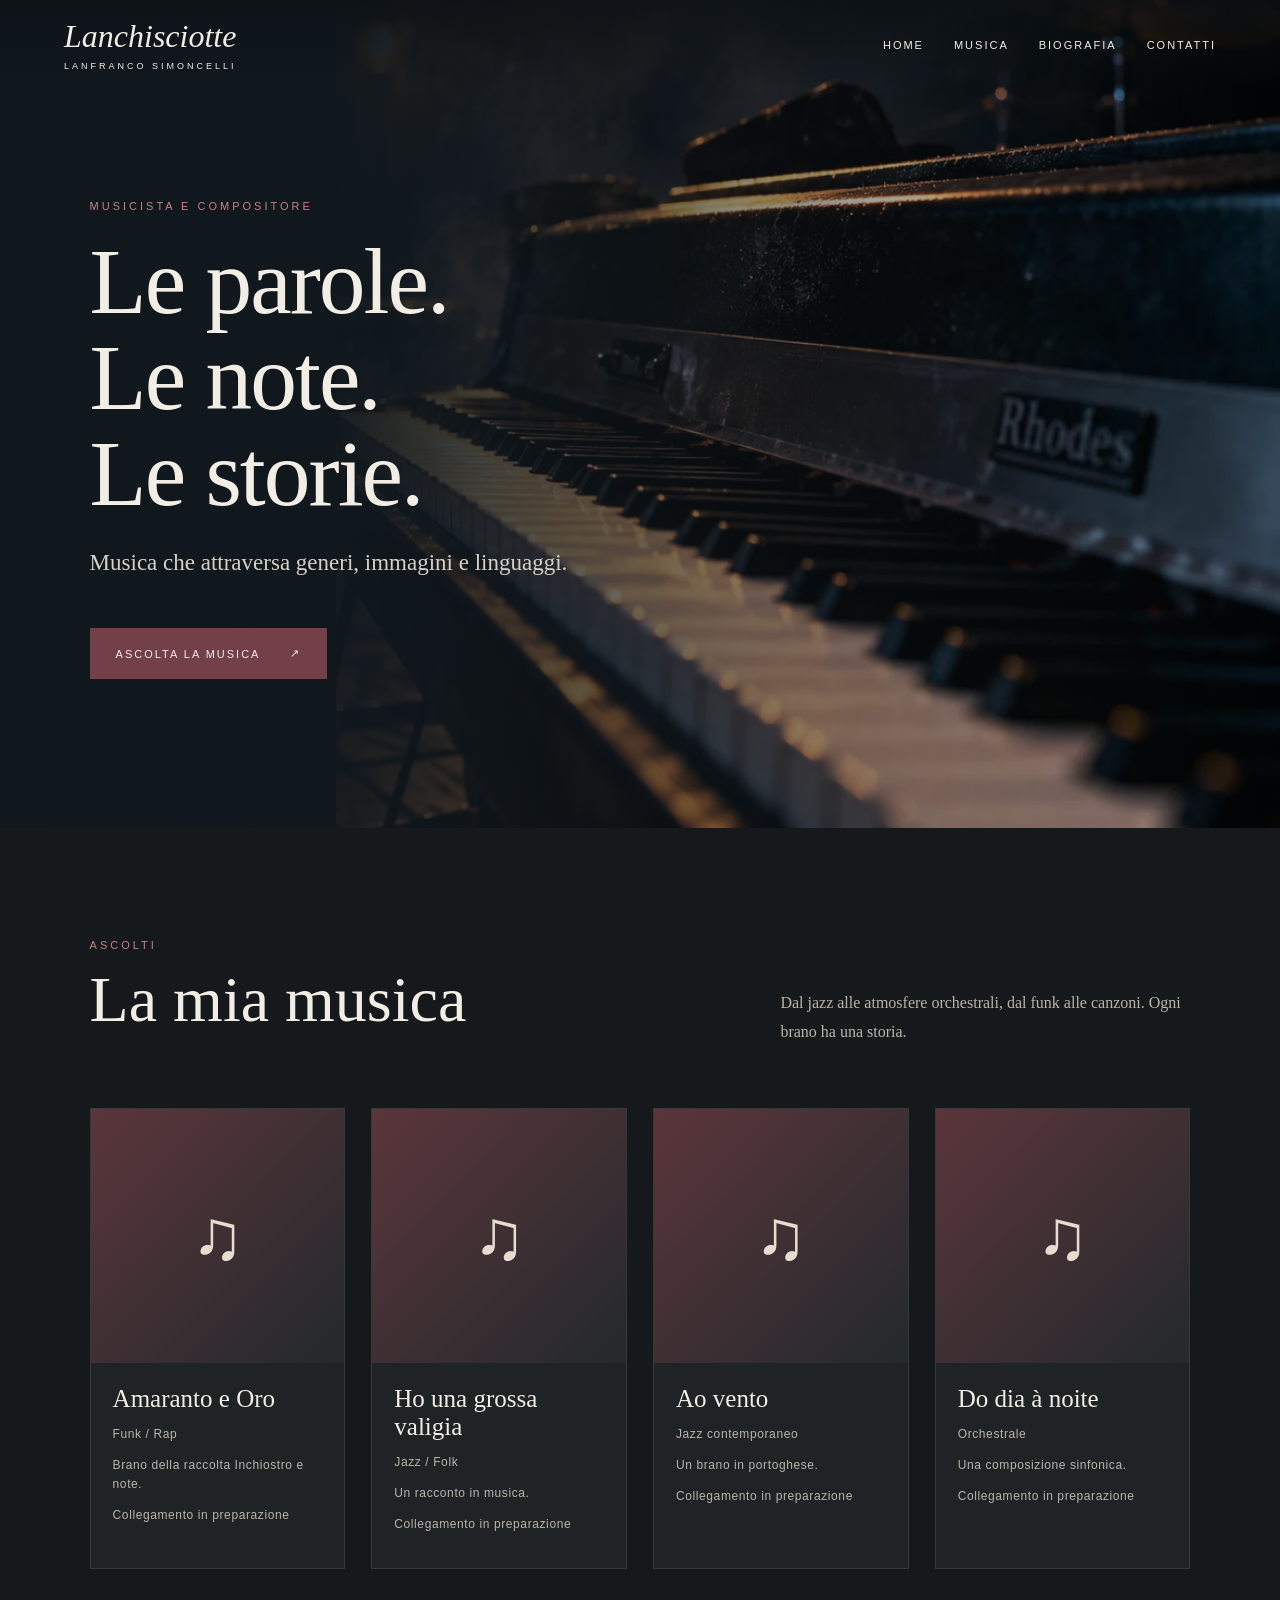
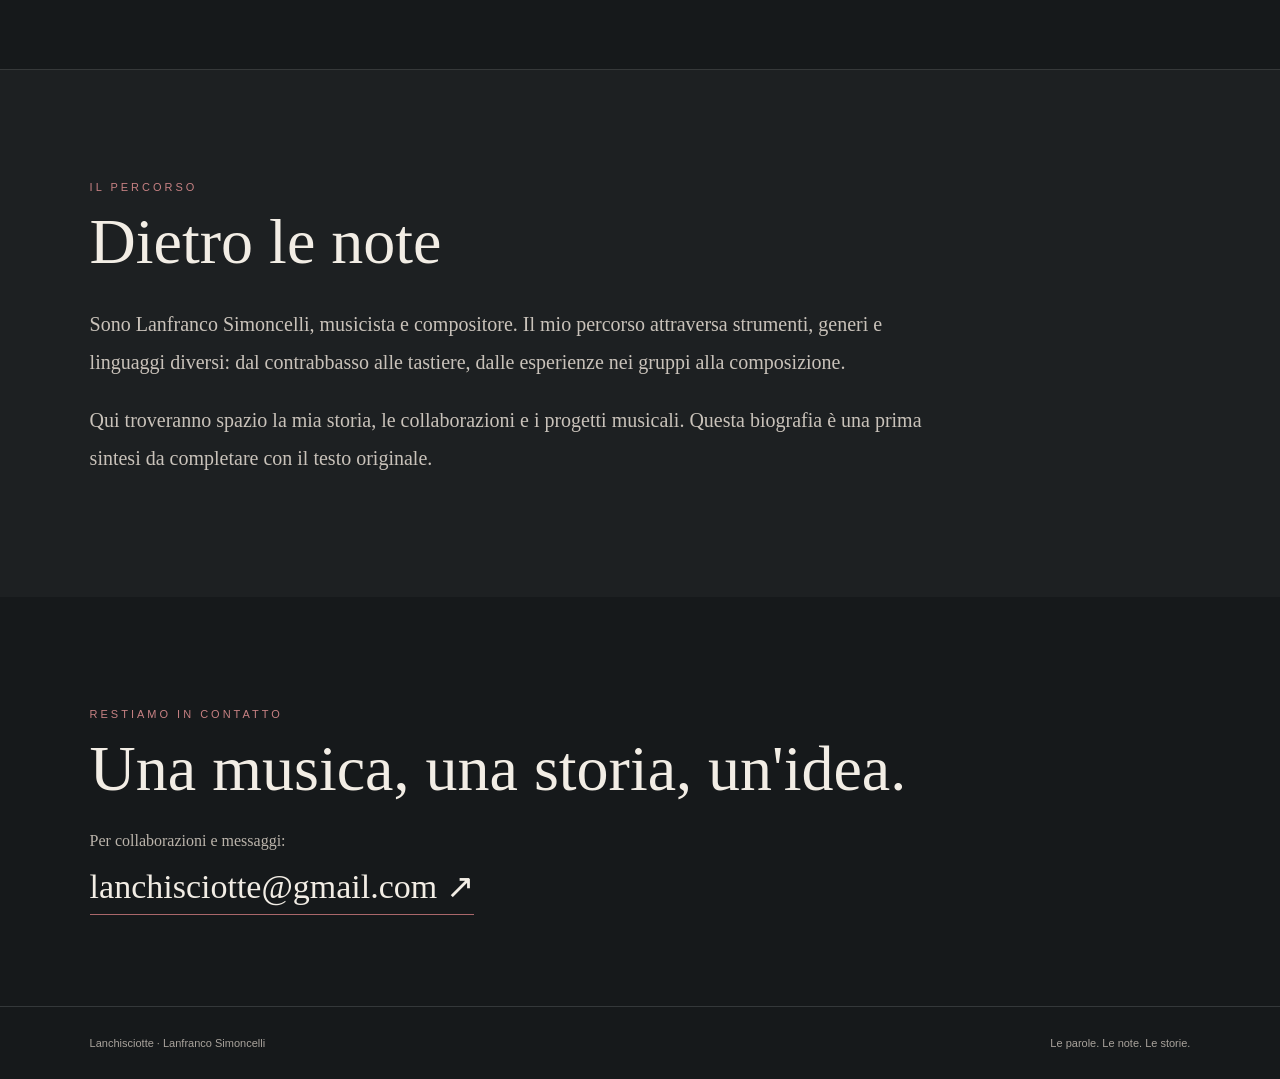
==== index.html @ f952e144 "Add files via upload" ====
<!doctype html><html lang="it"><head><meta charset="utf-8"><meta name="viewport" content="width=device-width, initial-scale=1"><meta name="description" content="Lanchisciotte — Lanfranco Simoncelli, musicista e compositore. Musica, parole e storie."><title>Lanchisciotte | Lanfranco Simoncelli</title><link rel="stylesheet" href="style.css"></head><body><header class="topbar"><a class="brand" href="#home">Lanchisciotte<small>LANFRANCO SIMONCELLI</small></a><nav aria-label="Navigazione principale"><a href="#home">Home</a><a href="#musica">Musica</a><a href="#biografia">Biografia</a><a href="#contatti">Contatti</a></nav></header><main><section class="hero" id="home"><div class="hero-content"><p class="eyebrow">MUSICISTA E COMPOSITORE</p><h1>Le parole.<br>Le note.<br>Le storie.</h1><p>Musica che attraversa generi, immagini e linguaggi.</p><a class="cta" href="#musica">Ascolta la musica <span aria-hidden="true">↗</span></a></div></section><section class="section" id="musica"><div class="section-head"><div><p class="eyebrow">ASCOLTI</p><h2>La mia musica</h2></div><p>Dal jazz alle atmosfere orchestrali, dal funk alle canzoni. Ogni brano ha una storia.</p></div><div class="music-grid" id="music-grid"><p class="muted">Caricamento brani…</p></div></section><section class="section bio" id="biografia"><p class="eyebrow">IL PERCORSO</p><h2>Dietro le note</h2><p>Sono Lanfranco Simoncelli, musicista e compositore. Il mio percorso attraversa strumenti, generi e linguaggi diversi: dal contrabbasso alle tastiere, dalle esperienze nei gruppi alla composizione.</p><p>Qui troveranno spazio la mia storia, le collaborazioni e i progetti musicali. Questa biografia è una prima sintesi da completare con il testo originale.</p></section><section class="section contact" id="contatti"><p class="eyebrow">RESTIAMO IN CONTATTO</p><h2>Una musica, una storia, un'idea.</h2><p>Per collaborazioni e messaggi:</p><a class="mail" href="mailto:lanchisciotte@gmail.com">lanchisciotte@gmail.com ↗</a></section></main><footer><span>Lanchisciotte · Lanfranco Simoncelli</span><span>Le parole. Le note. Le storie.</span></footer><script src="script.js"></script></body></html>
---- style.css ----
:root{--bg:#16191b;--panel:#202325;--cream:#f2ede5;--muted:#bbb4ab;--accent:#aa676b}*{box-sizing:border-box}html{scroll-behavior:smooth}body{margin:0;background:var(--bg);color:var(--cream);font-family:Georgia,'Times New Roman',serif}a{color:inherit;text-decoration:none}.topbar{height:90px;padding:0 max(5vw,22px);display:flex;justify-content:space-between;align-items:center;position:absolute;z-index:5;top:0;left:0;right:0;background:linear-gradient(#0c1115c9,transparent)}.brand{font-style:italic;font-size:32px;line-height:1}.brand small{font:9px Arial,sans-serif;letter-spacing:3px;display:block;text-align:center;margin-top:9px}.topbar nav{display:flex;gap:30px}.topbar nav a{font:11px Arial,sans-serif;text-transform:uppercase;letter-spacing:2px}.topbar nav a:hover,.mail:hover{color:#e6a4a4}.hero{min-height:750px;height:92svh;max-height:1000px;display:flex;align-items:center;background:linear-gradient(90deg,#10181e 0%,#10181ef0 28%,#10181e7a 59%,#10181e20 100%),url('assets/rhodes-atmosfera.webp') right center/auto 100% no-repeat,#111820}.hero-content{padding:125px max(7vw,24px) 85px;max-width:850px}.eyebrow{font:11px Arial,sans-serif;letter-spacing:3px;color:#c78183;text-transform:uppercase}.hero h1{font-size:clamp(55px,7.3vw,112px);font-weight:normal;line-height:1.03;letter-spacing:-2px;margin:22px 0}.hero-content>p:not(.eyebrow){font-size:clamp(17px,2vw,23px);color:#d7d0c8;line-height:1.5}.cta{display:inline-flex;align-items:center;gap:30px;margin-top:25px;padding:19px 26px;background:#84484edb;text-transform:uppercase;font:11px Arial,sans-serif;letter-spacing:2px}.cta:hover{background:#a65c62}.section{padding:100px max(7vw,24px);max-width:1600px;margin:auto;scroll-margin-top:30px}.section h2{font-size:clamp(38px,5vw,70px);font-weight:normal;margin:12px 0 26px}.section-head{display:flex;justify-content:space-between;gap:50px;align-items:end}.section-head>p{max-width:410px;line-height:1.8;color:var(--muted)}.music-grid{display:grid;grid-template-columns:repeat(auto-fit,minmax(230px,1fr));gap:26px;margin-top:45px}.track{background:var(--panel);border:1px solid #36393a;overflow:hidden}.cover{aspect-ratio:1;display:grid;place-items:center;background:linear-gradient(135deg,#5b363b,#23292c);color:#e8dbcf;font-size:70px}.cover img{width:100%;height:100%;object-fit:cover}.track-content{padding:22px}.track h3{font-weight:normal;font-size:25px;margin:0 0 8px}.track p{font:12px Arial,sans-serif;color:var(--muted);letter-spacing:.6px;line-height:1.6}.track a{display:inline-block;font:11px Arial,sans-serif;letter-spacing:1.5px;text-transform:uppercase;border-bottom:1px solid var(--accent);padding-bottom:8px;margin-top:15px}.bio{border-top:1px solid #36393a;max-width:none;background:#1d2022}.bio>*{max-width:850px}.bio p:not(.eyebrow){font-size:20px;line-height:1.9;color:#c9c2ba}.contact{min-height:370px}.contact p:not(.eyebrow){color:var(--muted)}.mail{font-size:clamp(20px,3vw,34px);border-bottom:1px solid var(--accent);padding-bottom:9px}footer{display:flex;justify-content:space-between;gap:20px;padding:30px max(7vw,24px);font:11px Arial,sans-serif;color:#a9a39c;border-top:1px solid #34383a}.muted{color:var(--muted)}@media(max-width:700px){.topbar{height:auto;display:block;padding:20px 22px}.brand{font-size:27px;display:inline-block}.topbar nav{margin-top:24px;gap:17px;flex-wrap:wrap}.topbar nav a{font-size:10px}.hero{height:auto;min-height:680px;background:linear-gradient(90deg,#10181ef2,#10181e9c),url('assets/rhodes-atmosfera.webp') center/cover no-repeat}.hero-content{padding-top:200px}.section{padding-top:75px;padding-bottom:75px}.section-head{display:block}footer{display:block}footer span{display:block;margin-bottom:10px}}
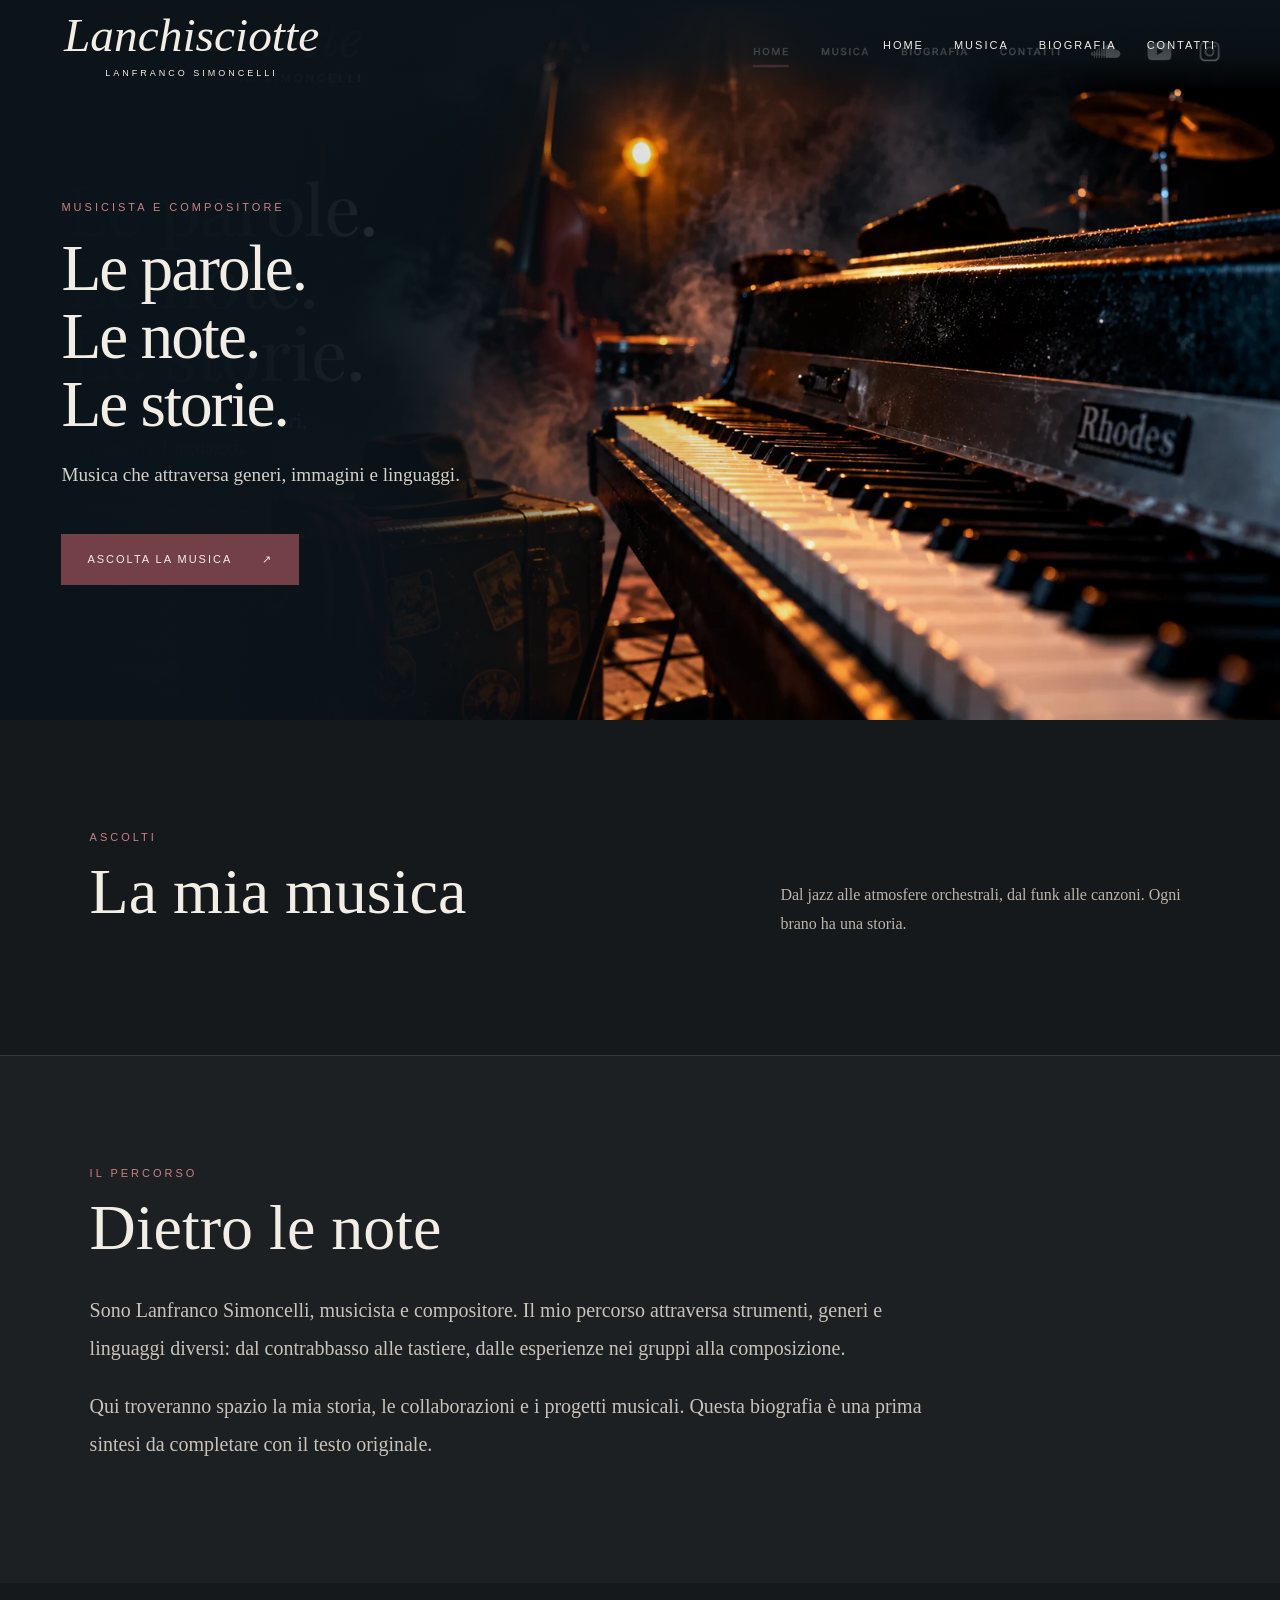
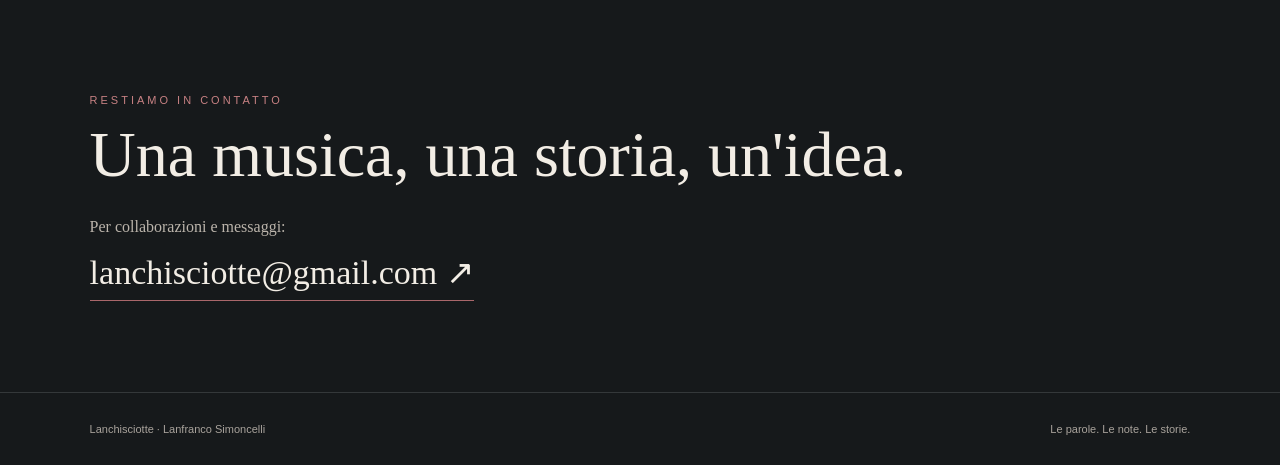
==== commit 76a7c049: "Add files via upload" ====
--- a/index.html
+++ b/index.html
@@ -1 +1 @@
-<!doctype html><html lang="it"><head><meta charset="utf-8"><meta name="viewport" content="width=device-width, initial-scale=1"><meta name="description" content="Lanchisciotte — Lanfranco Simoncelli, musicista e compositore. Musica, parole e storie."><title>Lanchisciotte | Lanfranco Simoncelli</title><link rel="stylesheet" href="style.css"></head><body><header class="topbar"><a class="brand" href="#home">Lanchisciotte<small>LANFRANCO SIMONCELLI</small></a><nav aria-label="Navigazione principale"><a href="#home">Home</a><a href="#musica">Musica</a><a href="#biografia">Biografia</a><a href="#contatti">Contatti</a></nav></header><main><section class="hero" id="home"><div class="hero-content"><p class="eyebrow">MUSICISTA E COMPOSITORE</p><h1>Le parole.<br>Le note.<br>Le storie.</h1><p>Musica che attraversa generi, immagini e linguaggi.</p><a class="cta" href="#musica">Ascolta la musica <span aria-hidden="true">↗</span></a></div></section><section class="section" id="musica"><div class="section-head"><div><p class="eyebrow">ASCOLTI</p><h2>La mia musica</h2></div><p>Dal jazz alle atmosfere orchestrali, dal funk alle canzoni. Ogni brano ha una storia.</p></div><div class="music-grid" id="music-grid"><p class="muted">Caricamento brani…</p></div></section><section class="section bio" id="biografia"><p class="eyebrow">IL PERCORSO</p><h2>Dietro le note</h2><p>Sono Lanfranco Simoncelli, musicista e compositore. Il mio percorso attraversa strumenti, generi e linguaggi diversi: dal contrabbasso alle tastiere, dalle esperienze nei gruppi alla composizione.</p><p>Qui troveranno spazio la mia storia, le collaborazioni e i progetti musicali. Questa biografia è una prima sintesi da completare con il testo originale.</p></section><section class="section contact" id="contatti"><p class="eyebrow">RESTIAMO IN CONTATTO</p><h2>Una musica, una storia, un'idea.</h2><p>Per collaborazioni e messaggi:</p><a class="mail" href="mailto:lanchisciotte@gmail.com">lanchisciotte@gmail.com ↗</a></section></main><footer><span>Lanchisciotte · Lanfranco Simoncelli</span><span>Le parole. Le note. Le storie.</span></footer><script src="script.js"></script></body></html>
+<!doctype html><html lang="it"><head><meta charset="utf-8"><meta name="viewport" content="width=device-width, initial-scale=1"><meta name="description" content="Lanchisciotte — Lanfranco Simoncelli, musicista e compositore. Musica, parole e storie."><title>Lanchisciotte | Lanfranco Simoncelli</title><link rel="stylesheet" href="style.css"></head><body><header class="topbar"><a class="brand" href="#home">Lanchisciotte<small>LANFRANCO SIMONCELLI</small></a><nav aria-label="Navigazione principale"><a href="#home">Home</a><a href="#musica">Musica</a><a href="#biografia">Biografia</a><a href="#contatti">Contatti</a></nav></header><main><section class="hero" id="home"><div class="hero-content"><p class="eyebrow">MUSICISTA E COMPOSITORE</p><h1>Le parole.<br>Le note.<br>Le storie.</h1><p>Musica che attraversa generi, immagini e linguaggi.</p><a class="cta" href="#musica">Ascolta la musica <span aria-hidden="true">↗</span></a></div></section><section class="section" id="musica"><div class="section-head"><div><p class="eyebrow">ASCOLTI</p><h2>La mia musica</h2></div><p>Dal jazz alle atmosfere orchestrali, dal funk alle canzoni. Ogni brano ha una storia.</p></div><div class="album-list" id="album-list"></div></section><section class="section bio" id="biografia"><p class="eyebrow">IL PERCORSO</p><h2>Dietro le note</h2><p>Sono Lanfranco Simoncelli, musicista e compositore. Il mio percorso attraversa strumenti, generi e linguaggi diversi: dal contrabbasso alle tastiere, dalle esperienze nei gruppi alla composizione.</p><p>Qui troveranno spazio la mia storia, le collaborazioni e i progetti musicali. Questa biografia è una prima sintesi da completare con il testo originale.</p></section><section class="section contact" id="contatti"><p class="eyebrow">RESTIAMO IN CONTATTO</p><h2>Una musica, una storia, un'idea.</h2><p>Per collaborazioni e messaggi:</p><a class="mail" href="mailto:lanchisciotte@gmail.com">lanchisciotte@gmail.com ↗</a></section></main><footer><span>Lanchisciotte · Lanfranco Simoncelli</span><span>Le parole. Le note. Le storie.</span></footer><script src="catalogo.js"></script><script src="discografia.js"></script></body></html>
--- a/style.css
+++ b/style.css
@@ -1 +1,11 @@
-:root{--bg:#16191b;--panel:#202325;--cream:#f2ede5;--muted:#bbb4ab;--accent:#aa676b}*{box-sizing:border-box}html{scroll-behavior:smooth}body{margin:0;background:var(--bg);color:var(--cream);font-family:Georgia,'Times New Roman',serif}a{color:inherit;text-decoration:none}.topbar{height:90px;padding:0 max(5vw,22px);display:flex;justify-content:space-between;align-items:center;position:absolute;z-index:5;top:0;left:0;right:0;background:linear-gradient(#0c1115c9,transparent)}.brand{font-style:italic;font-size:32px;line-height:1}.brand small{font:9px Arial,sans-serif;letter-spacing:3px;display:block;text-align:center;margin-top:9px}.topbar nav{display:flex;gap:30px}.topbar nav a{font:11px Arial,sans-serif;text-transform:uppercase;letter-spacing:2px}.topbar nav a:hover,.mail:hover{color:#e6a4a4}.hero{min-height:750px;height:92svh;max-height:1000px;display:flex;align-items:center;background:linear-gradient(90deg,#10181e 0%,#10181ef0 28%,#10181e7a 59%,#10181e20 100%),url('assets/rhodes-atmosfera.webp') right center/auto 100% no-repeat,#111820}.hero-content{padding:125px max(7vw,24px) 85px;max-width:850px}.eyebrow{font:11px Arial,sans-serif;letter-spacing:3px;color:#c78183;text-transform:uppercase}.hero h1{font-size:clamp(55px,7.3vw,112px);font-weight:normal;line-height:1.03;letter-spacing:-2px;margin:22px 0}.hero-content>p:not(.eyebrow){font-size:clamp(17px,2vw,23px);color:#d7d0c8;line-height:1.5}.cta{display:inline-flex;align-items:center;gap:30px;margin-top:25px;padding:19px 26px;background:#84484edb;text-transform:uppercase;font:11px Arial,sans-serif;letter-spacing:2px}.cta:hover{background:#a65c62}.section{padding:100px max(7vw,24px);max-width:1600px;margin:auto;scroll-margin-top:30px}.section h2{font-size:clamp(38px,5vw,70px);font-weight:normal;margin:12px 0 26px}.section-head{display:flex;justify-content:space-between;gap:50px;align-items:end}.section-head>p{max-width:410px;line-height:1.8;color:var(--muted)}.music-grid{display:grid;grid-template-columns:repeat(auto-fit,minmax(230px,1fr));gap:26px;margin-top:45px}.track{background:var(--panel);border:1px solid #36393a;overflow:hidden}.cover{aspect-ratio:1;display:grid;place-items:center;background:linear-gradient(135deg,#5b363b,#23292c);color:#e8dbcf;font-size:70px}.cover img{width:100%;height:100%;object-fit:cover}.track-content{padding:22px}.track h3{font-weight:normal;font-size:25px;margin:0 0 8px}.track p{font:12px Arial,sans-serif;color:var(--muted);letter-spacing:.6px;line-height:1.6}.track a{display:inline-block;font:11px Arial,sans-serif;letter-spacing:1.5px;text-transform:uppercase;border-bottom:1px solid var(--accent);padding-bottom:8px;margin-top:15px}.bio{border-top:1px solid #36393a;max-width:none;background:#1d2022}.bio>*{max-width:850px}.bio p:not(.eyebrow){font-size:20px;line-height:1.9;color:#c9c2ba}.contact{min-height:370px}.contact p:not(.eyebrow){color:var(--muted)}.mail{font-size:clamp(20px,3vw,34px);border-bottom:1px solid var(--accent);padding-bottom:9px}footer{display:flex;justify-content:space-between;gap:20px;padding:30px max(7vw,24px);font:11px Arial,sans-serif;color:#a9a39c;border-top:1px solid #34383a}.muted{color:var(--muted)}@media(max-width:700px){.topbar{height:auto;display:block;padding:20px 22px}.brand{font-size:27px;display:inline-block}.topbar nav{margin-top:24px;gap:17px;flex-wrap:wrap}.topbar nav a{font-size:10px}.hero{height:auto;min-height:680px;background:linear-gradient(90deg,#10181ef2,#10181e9c),url('assets/rhodes-atmosfera.webp') center/cover no-repeat}.hero-content{padding-top:200px}.section{padding-top:75px;padding-bottom:75px}.section-head{display:block}footer{display:block}footer span{display:block;margin-bottom:10px}}
+:root{--bg:#16191b;--panel:#202325;--cream:#f2ede5;--muted:#bbb4ab;--accent:#aa676b}*{box-sizing:border-box}html{scroll-behavior:smooth}body{margin:0;background:var(--bg);color:var(--cream);font-family:Georgia,'Times New Roman',serif}a{color:inherit;text-decoration:none}.topbar{height:90px;padding:0 max(5vw,22px);display:flex;justify-content:space-between;align-items:center;position:absolute;z-index:5;top:0;left:0;right:0;background:linear-gradient(#0c1115c9,transparent)}.brand{font-style:italic;font-size:45px;line-height:1}.brand small{font:9px Arial,sans-serif;letter-spacing:3px;display:block;text-align:center;margin-top:9px}.topbar nav{display:flex;gap:30px}.topbar nav a{font:11px Arial,sans-serif;text-transform:uppercase;letter-spacing:2px}.topbar nav a:hover,.mail:hover{color:#e6a4a4}.hero{min-height:750px;height:92svh;max-height:1000px;display:flex;align-items:center;background:linear-gradient(90deg,#10181ef7 0%,#10181ee9 17%,#10181e9e 35%,#10181e20 58%,transparent 100%),url('assets/rhodes-atmosfera.webp') right center/70% 100% no-repeat,#111820}.hero-content{padding:125px max(5vw,24px) 85px;max-width:670px}.eyebrow{font:11px Arial,sans-serif;letter-spacing:3px;color:#c78183;text-transform:uppercase}.hero h1{font-size:clamp(55px,6vw,100px);font-weight:normal;line-height:1.03;letter-spacing:-2px;margin:22px 0}.hero-content>p:not(.eyebrow){font-size:clamp(17px,2vw,23px);color:#d7d0c8;line-height:1.5}.cta{display:inline-flex;align-items:center;gap:30px;margin-top:25px;padding:19px 26px;background:#84484edb;text-transform:uppercase;font:11px Arial,sans-serif;letter-spacing:2px}.cta:hover{background:#a65c62}.section{padding:100px max(7vw,24px);max-width:1600px;margin:auto;scroll-margin-top:30px}.section h2{font-size:clamp(38px,5vw,70px);font-weight:normal;margin:12px 0 26px}.section-head{display:flex;justify-content:space-between;gap:50px;align-items:end}.section-head>p{max-width:410px;line-height:1.8;color:var(--muted)}.music-grid{display:grid;grid-template-columns:repeat(auto-fit,minmax(230px,1fr));gap:26px;margin-top:45px}.track{background:var(--panel);border:1px solid #36393a;overflow:hidden}.cover{aspect-ratio:1;display:grid;place-items:center;background:linear-gradient(135deg,#5b363b,#23292c);color:#e8dbcf;font-size:70px}.cover img{width:100%;height:100%;object-fit:cover}.track-content{padding:22px}.track h3{font-weight:normal;font-size:25px;margin:0 0 8px}.track p{font:12px Arial,sans-serif;color:var(--muted);letter-spacing:.6px;line-height:1.6}.track a{display:inline-block;font:11px Arial,sans-serif;letter-spacing:1.5px;text-transform:uppercase;border-bottom:1px solid var(--accent);padding-bottom:8px;margin-top:15px}.bio{border-top:1px solid #36393a;max-width:none;background:#1d2022}.bio>*{max-width:850px}.bio p:not(.eyebrow){font-size:20px;line-height:1.9;color:#c9c2ba}.contact{min-height:370px}.contact p:not(.eyebrow){color:var(--muted)}.mail{font-size:clamp(20px,3vw,34px);border-bottom:1px solid var(--accent);padding-bottom:9px}footer{display:flex;justify-content:space-between;gap:20px;padding:30px max(7vw,24px);font:11px Arial,sans-serif;color:#a9a39c;border-top:1px solid #34383a}.muted{color:var(--muted)}@media(max-width:700px){.topbar{height:auto;display:block;padding:20px 22px}.brand{font-size:34px;display:inline-block}.topbar nav{margin-top:24px;gap:17px;flex-wrap:wrap}.topbar nav a{font-size:10px}.hero{height:auto;min-height:680px;background:linear-gradient(90deg,#10181ef2,#10181e9c),url('assets/rhodes-atmosfera.webp') center/cover no-repeat}.hero-content{padding-top:200px}.section{padding-top:75px;padding-bottom:75px}.section-head{display:block}footer{display:block}footer span{display:block;margin-bottom:10px}}
+
+/* Anteprima locale: scena panoramica senza ingrandimenti */
+.topbar{background:linear-gradient(180deg,#0c141a 0%,#0c141abf 64%,transparent 100%)}
+.brand{font-size:clamp(44px,3.7vw,68px)}
+.hero{height:min(56.25vw,94svh);min-height:670px;max-height:none;position:relative;background-color:#0b141a;background-image:linear-gradient(90deg,#0b141a 0%,#0b141afc 18%,#0b141af2 27%,#0b141acc 33%,#0b141a20 49%,transparent 70%),url('assets/scena-completa.webp');background-position:center,center center;background-size:100% 100%,100% auto;background-repeat:no-repeat}
+.hero-content{max-width:610px;width:40%;padding:125px 0 70px max(4.8vw,24px);position:relative;z-index:1}
+.hero h1{font-size:clamp(52px,5.1vw,88px);white-space:nowrap;line-height:1.04;letter-spacing:-2px}
+.hero-content>p:not(.eyebrow){font-size:clamp(17px,1.5vw,23px)}
+@media(max-width:900px){.hero{min-height:700px;height:85svh;background-size:100% 100%,auto 100%;background-position:center,60% center}.hero-content{width:65%}.hero h1{font-size:clamp(43px,6vw,68px)}}
+@media(max-width:700px){.topbar{background:linear-gradient(#0b141af2,#0b141a00)}.hero{min-height:760px;height:auto;background-image:linear-gradient(90deg,#0b141af2 0%,#0b141ad9 55%,#0b141a70 100%),url('assets/scena-completa.webp');background-size:100% 100%,auto 100%;background-position:center,61% center}.hero-content{width:100%;max-width:100%;padding:215px 22px 90px}.hero h1{font-size:clamp(43px,10vw,65px)}.brand{font-size:37px}}
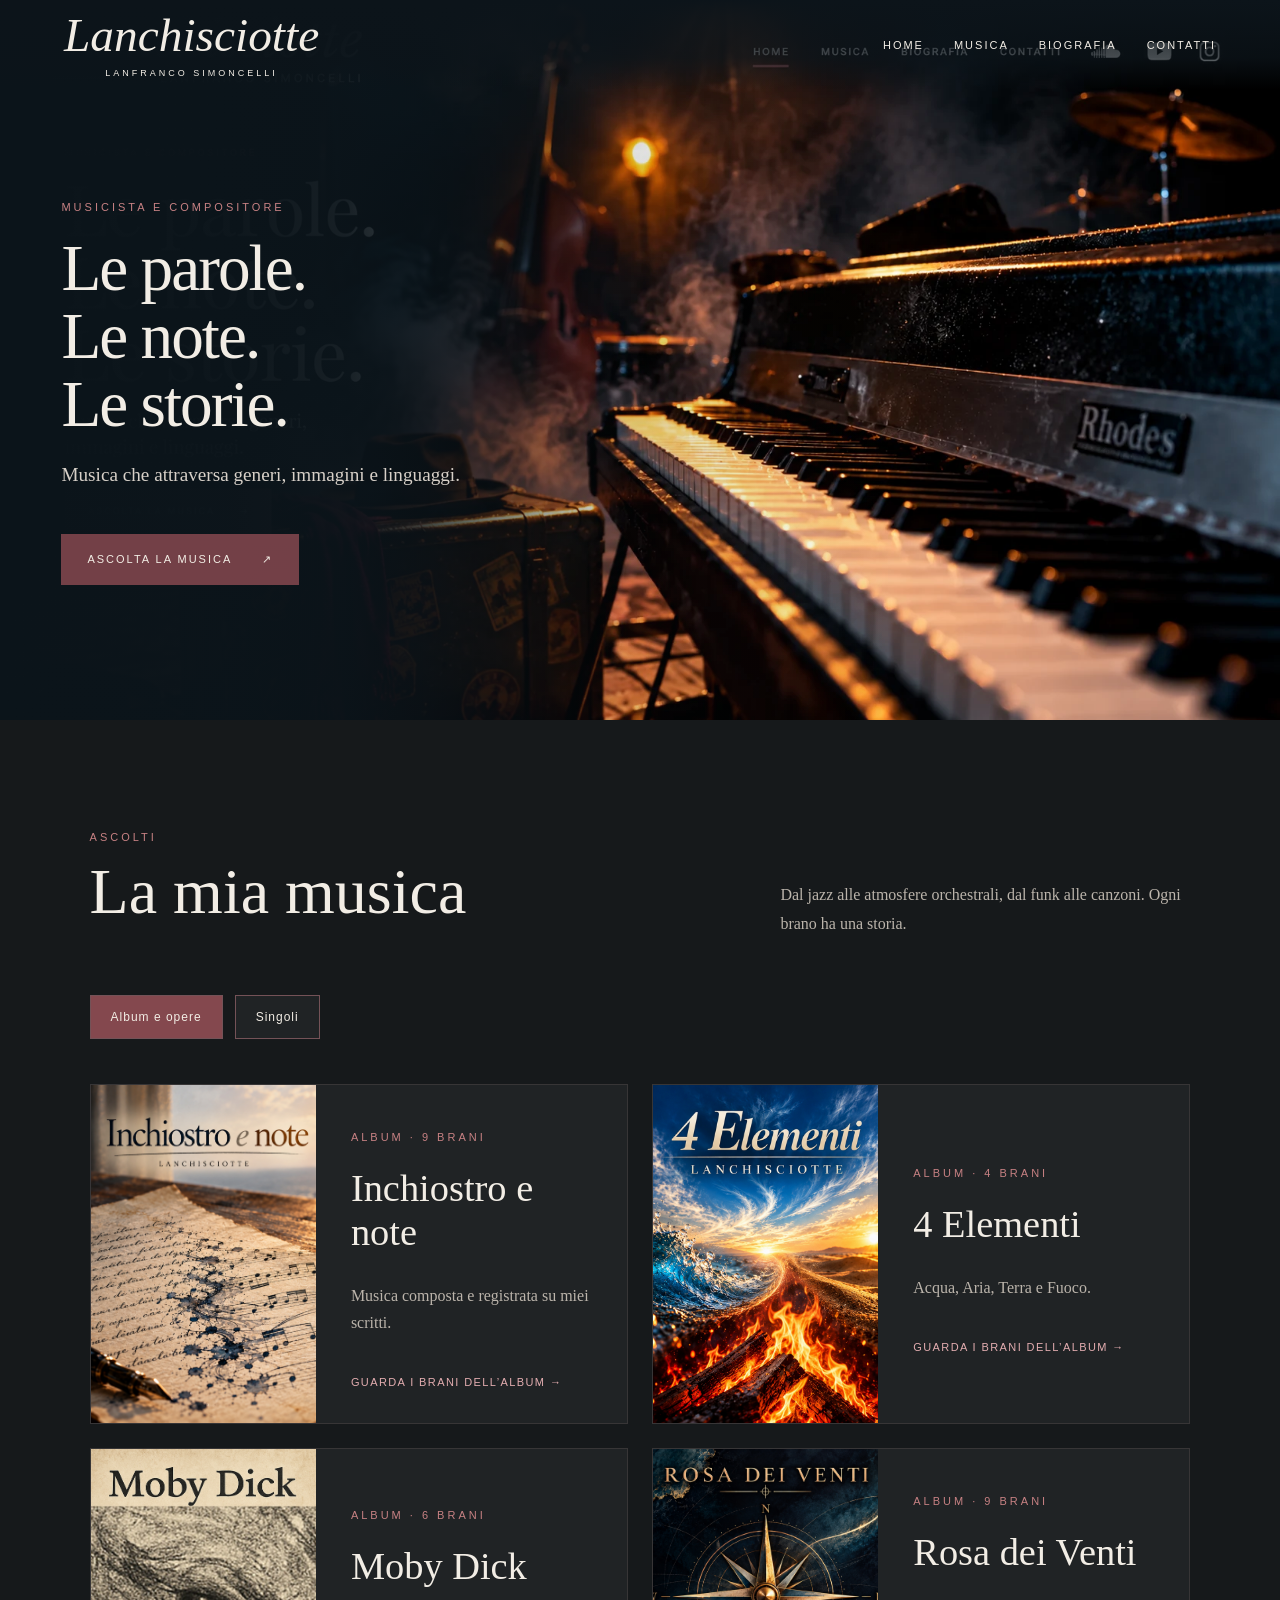
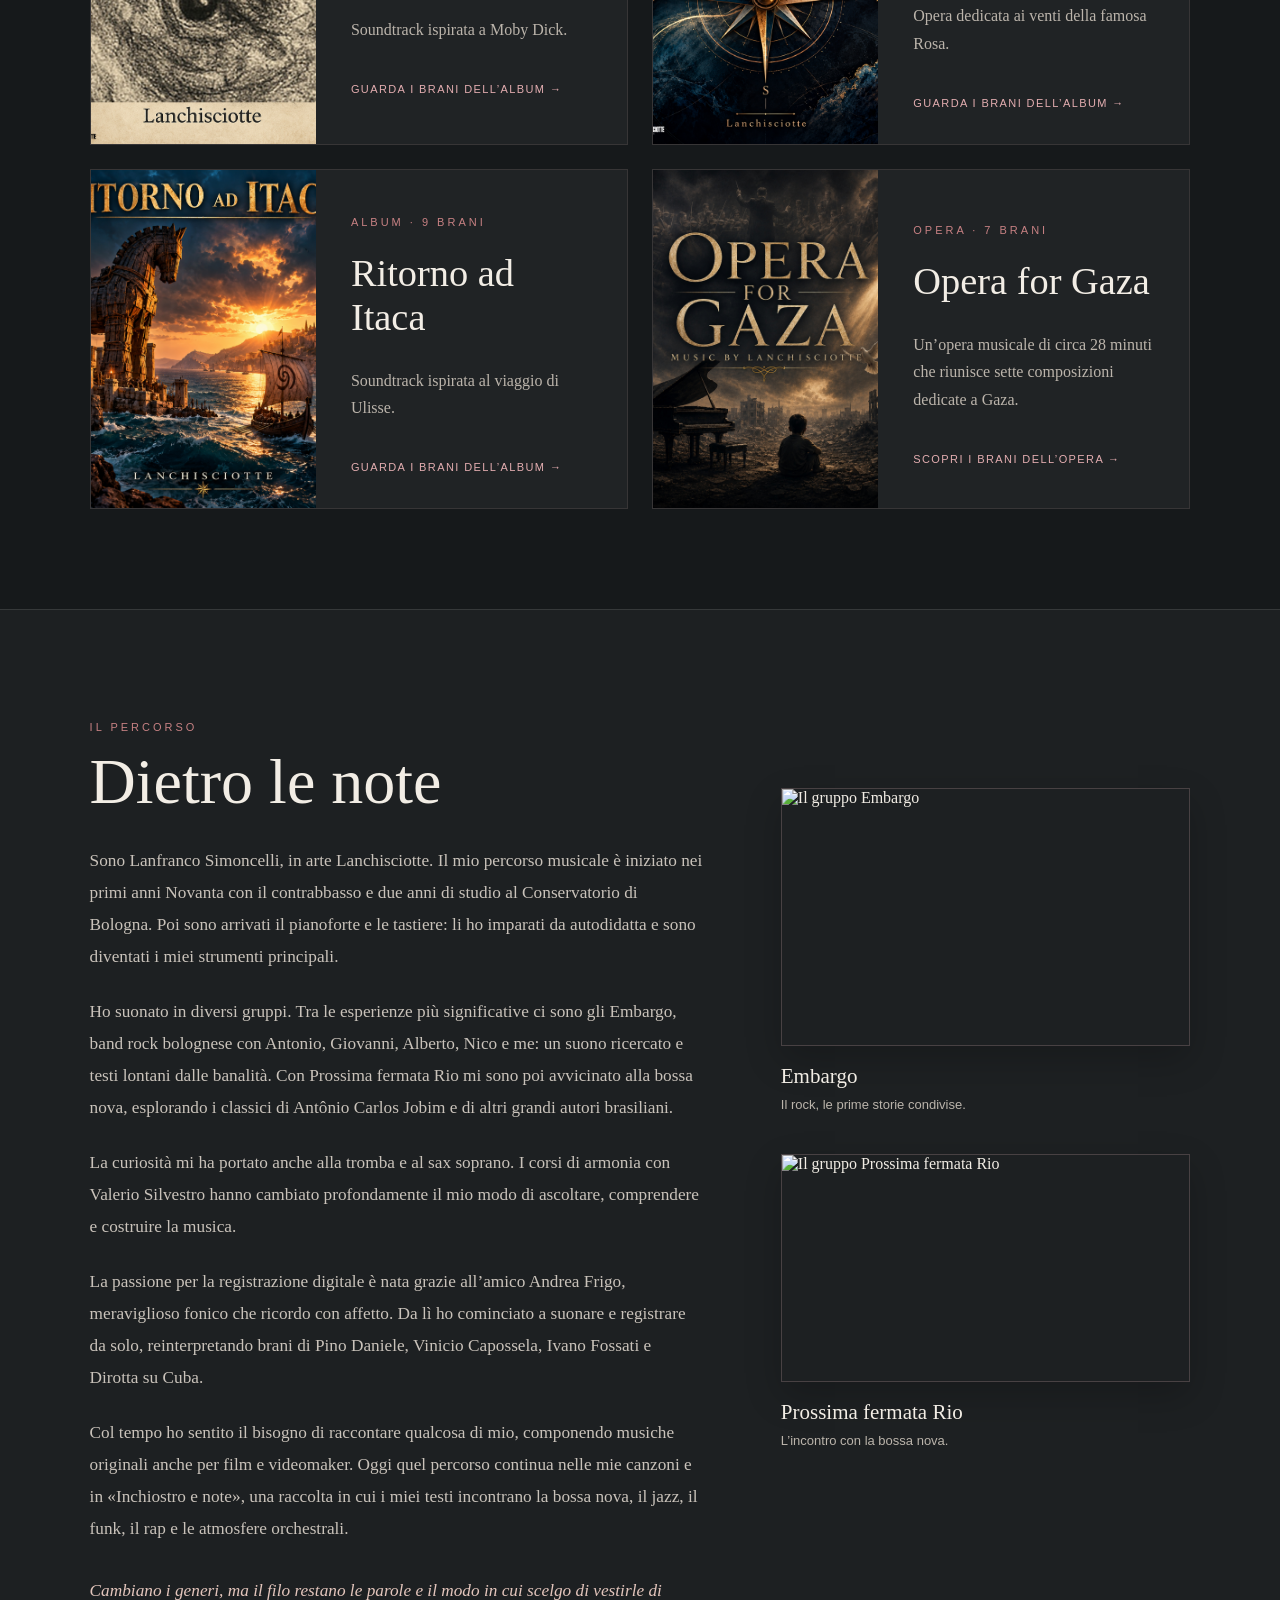
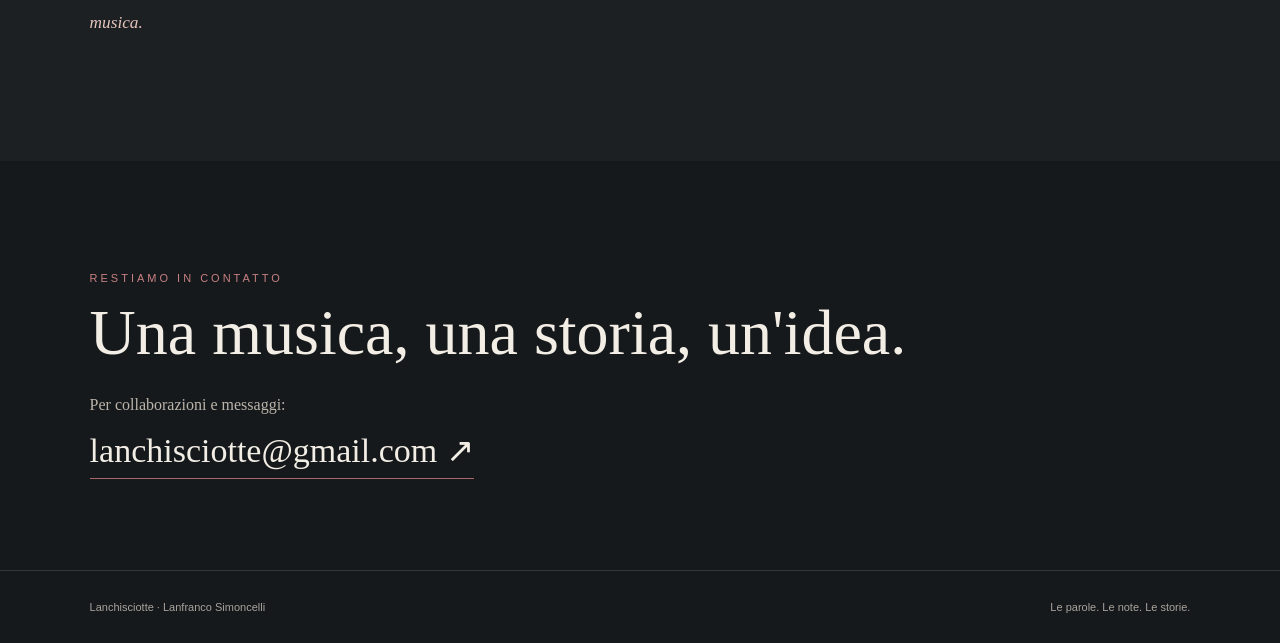
==== commit 6c5a90f3: "Add files via upload" ====
--- a/index.html
+++ b/index.html
@@ -1 +1 @@
-<!doctype html><html lang="it"><head><meta charset="utf-8"><meta name="viewport" content="width=device-width, initial-scale=1"><meta name="description" content="Lanchisciotte — Lanfranco Simoncelli, musicista e compositore. Musica, parole e storie."><title>Lanchisciotte | Lanfranco Simoncelli</title><link rel="stylesheet" href="style.css"></head><body><header class="topbar"><a class="brand" href="#home">Lanchisciotte<small>LANFRANCO SIMONCELLI</small></a><nav aria-label="Navigazione principale"><a href="#home">Home</a><a href="#musica">Musica</a><a href="#biografia">Biografia</a><a href="#contatti">Contatti</a></nav></header><main><section class="hero" id="home"><div class="hero-content"><p class="eyebrow">MUSICISTA E COMPOSITORE</p><h1>Le parole.<br>Le note.<br>Le storie.</h1><p>Musica che attraversa generi, immagini e linguaggi.</p><a class="cta" href="#musica">Ascolta la musica <span aria-hidden="true">↗</span></a></div></section><section class="section" id="musica"><div class="section-head"><div><p class="eyebrow">ASCOLTI</p><h2>La mia musica</h2></div><p>Dal jazz alle atmosfere orchestrali, dal funk alle canzoni. Ogni brano ha una storia.</p></div><div class="album-list" id="album-list"></div></section><section class="section bio" id="biografia"><p class="eyebrow">IL PERCORSO</p><h2>Dietro le note</h2><p>Sono Lanfranco Simoncelli, musicista e compositore. Il mio percorso attraversa strumenti, generi e linguaggi diversi: dal contrabbasso alle tastiere, dalle esperienze nei gruppi alla composizione.</p><p>Qui troveranno spazio la mia storia, le collaborazioni e i progetti musicali. Questa biografia è una prima sintesi da completare con il testo originale.</p></section><section class="section contact" id="contatti"><p class="eyebrow">RESTIAMO IN CONTATTO</p><h2>Una musica, una storia, un'idea.</h2><p>Per collaborazioni e messaggi:</p><a class="mail" href="mailto:lanchisciotte@gmail.com">lanchisciotte@gmail.com ↗</a></section></main><footer><span>Lanchisciotte · Lanfranco Simoncelli</span><span>Le parole. Le note. Le storie.</span></footer><script src="catalogo.js"></script><script src="discografia.js"></script></body></html>
+<!doctype html><html lang="it"><head><meta charset="utf-8"><meta name="viewport" content="width=device-width, initial-scale=1"><meta name="description" content="Lanchisciotte — Lanfranco Simoncelli, musicista e compositore. Musica, parole e storie."><title>Lanchisciotte | Lanfranco Simoncelli</title><link rel="stylesheet" href="style.css"></head><body><header class="topbar"><a class="brand" href="#home">Lanchisciotte<small>LANFRANCO SIMONCELLI</small></a><nav aria-label="Navigazione principale"><a href="#home">Home</a><a href="#musica">Musica</a><a href="#biografia">Biografia</a><a href="#contatti">Contatti</a></nav></header><main><section class="hero" id="home"><div class="hero-content"><p class="eyebrow">MUSICISTA E COMPOSITORE</p><h1>Le parole.<br>Le note.<br>Le storie.</h1><p>Musica che attraversa generi, immagini e linguaggi.</p><a class="cta" href="#musica">Ascolta la musica <span aria-hidden="true">↗</span></a></div></section><section class="section" id="musica"><div class="section-head"><div><p class="eyebrow">ASCOLTI</p><h2>La mia musica</h2></div><p>Dal jazz alle atmosfere orchestrali, dal funk alle canzoni. Ogni brano ha una storia.</p></div><div class="album-list" id="album-list"></div></section><section class="section bio" id="biografia" aria-labelledby="bio-title"><div class="bio-inner"><div class="bio-copy"><p class="eyebrow">IL PERCORSO</p><h2 id="bio-title">Dietro le note</h2><p>Sono Lanfranco Simoncelli, in arte Lanchisciotte. Il mio percorso musicale è iniziato nei primi anni Novanta con il contrabbasso e due anni di studio al Conservatorio di Bologna. Poi sono arrivati il pianoforte e le tastiere: li ho imparati da autodidatta e sono diventati i miei strumenti principali.</p><p>Ho suonato in diversi gruppi. Tra le esperienze più significative ci sono gli Embargo, band rock bolognese con Antonio, Giovanni, Alberto, Nico e me: un suono ricercato e testi lontani dalle banalità. Con Prossima fermata Rio mi sono poi avvicinato alla bossa nova, esplorando i classici di Antônio Carlos Jobim e di altri grandi autori brasiliani.</p><p>La curiosità mi ha portato anche alla tromba e al sax soprano. I corsi di armonia con Valerio Silvestro hanno cambiato profondamente il mio modo di ascoltare, comprendere e costruire la musica.</p><p>La passione per la registrazione digitale è nata grazie all’amico Andrea Frigo, meraviglioso fonico che ricordo con affetto. Da lì ho cominciato a suonare e registrare da solo, reinterpretando brani di Pino Daniele, Vinicio Capossela, Ivano Fossati e Dirotta su Cuba.</p><p>Col tempo ho sentito il bisogno di raccontare qualcosa di mio, componendo musiche originali anche per film e videomaker. Oggi quel percorso continua nelle mie canzoni e in «Inchiostro e note», una raccolta in cui i miei testi incontrano la bossa nova, il jazz, il funk, il rap e le atmosfere orchestrali.</p><p>Cambiano i generi, ma il filo restano le parole e il modo in cui scelgo di vestirle di musica.</p></div><aside class="bio-photos" aria-label="Le esperienze nei gruppi"><figure><img src="assets/Biografia/embargo.jpg" alt="Il gruppo Embargo" loading="lazy" width="450" height="282"><figcaption>Embargo <span>Il rock, le prime storie condivise.</span></figcaption></figure><figure><img src="assets/Biografia/prossima-fermata-rio.jpg" alt="Il gruppo Prossima fermata Rio" loading="lazy" width="450" height="250"><figcaption>Prossima fermata Rio <span>L’incontro con la bossa nova.</span></figcaption></figure></aside></div></section><section class="section contact" id="contatti"><p class="eyebrow">RESTIAMO IN CONTATTO</p><h2>Una musica, una storia, un'idea.</h2><p>Per collaborazioni e messaggi:</p><a class="mail" href="mailto:lanchisciotte@gmail.com">lanchisciotte@gmail.com ↗</a></section></main><footer><span>Lanchisciotte · Lanfranco Simoncelli</span><span>Le parole. Le note. Le storie.</span></footer><script src="catalogo.js"></script><script src="discografia.js"></script></body></html>
--- a/style.css
+++ b/style.css
@@ -1,11 +1,35 @@
-:root{--bg:#16191b;--panel:#202325;--cream:#f2ede5;--muted:#bbb4ab;--accent:#aa676b}*{box-sizing:border-box}html{scroll-behavior:smooth}body{margin:0;background:var(--bg);color:var(--cream);font-family:Georgia,'Times New Roman',serif}a{color:inherit;text-decoration:none}.topbar{height:90px;padding:0 max(5vw,22px);display:flex;justify-content:space-between;align-items:center;position:absolute;z-index:5;top:0;left:0;right:0;background:linear-gradient(#0c1115c9,transparent)}.brand{font-style:italic;font-size:45px;line-height:1}.brand small{font:9px Arial,sans-serif;letter-spacing:3px;display:block;text-align:center;margin-top:9px}.topbar nav{display:flex;gap:30px}.topbar nav a{font:11px Arial,sans-serif;text-transform:uppercase;letter-spacing:2px}.topbar nav a:hover,.mail:hover{color:#e6a4a4}.hero{min-height:750px;height:92svh;max-height:1000px;display:flex;align-items:center;background:linear-gradient(90deg,#10181ef7 0%,#10181ee9 17%,#10181e9e 35%,#10181e20 58%,transparent 100%),url('assets/rhodes-atmosfera.webp') right center/70% 100% no-repeat,#111820}.hero-content{padding:125px max(5vw,24px) 85px;max-width:670px}.eyebrow{font:11px Arial,sans-serif;letter-spacing:3px;color:#c78183;text-transform:uppercase}.hero h1{font-size:clamp(55px,6vw,100px);font-weight:normal;line-height:1.03;letter-spacing:-2px;margin:22px 0}.hero-content>p:not(.eyebrow){font-size:clamp(17px,2vw,23px);color:#d7d0c8;line-height:1.5}.cta{display:inline-flex;align-items:center;gap:30px;margin-top:25px;padding:19px 26px;background:#84484edb;text-transform:uppercase;font:11px Arial,sans-serif;letter-spacing:2px}.cta:hover{background:#a65c62}.section{padding:100px max(7vw,24px);max-width:1600px;margin:auto;scroll-margin-top:30px}.section h2{font-size:clamp(38px,5vw,70px);font-weight:normal;margin:12px 0 26px}.section-head{display:flex;justify-content:space-between;gap:50px;align-items:end}.section-head>p{max-width:410px;line-height:1.8;color:var(--muted)}.music-grid{display:grid;grid-template-columns:repeat(auto-fit,minmax(230px,1fr));gap:26px;margin-top:45px}.track{background:var(--panel);border:1px solid #36393a;overflow:hidden}.cover{aspect-ratio:1;display:grid;place-items:center;background:linear-gradient(135deg,#5b363b,#23292c);color:#e8dbcf;font-size:70px}.cover img{width:100%;height:100%;object-fit:cover}.track-content{padding:22px}.track h3{font-weight:normal;font-size:25px;margin:0 0 8px}.track p{font:12px Arial,sans-serif;color:var(--muted);letter-spacing:.6px;line-height:1.6}.track a{display:inline-block;font:11px Arial,sans-serif;letter-spacing:1.5px;text-transform:uppercase;border-bottom:1px solid var(--accent);padding-bottom:8px;margin-top:15px}.bio{border-top:1px solid #36393a;max-width:none;background:#1d2022}.bio>*{max-width:850px}.bio p:not(.eyebrow){font-size:20px;line-height:1.9;color:#c9c2ba}.contact{min-height:370px}.contact p:not(.eyebrow){color:var(--muted)}.mail{font-size:clamp(20px,3vw,34px);border-bottom:1px solid var(--accent);padding-bottom:9px}footer{display:flex;justify-content:space-between;gap:20px;padding:30px max(7vw,24px);font:11px Arial,sans-serif;color:#a9a39c;border-top:1px solid #34383a}.muted{color:var(--muted)}@media(max-width:700px){.topbar{height:auto;display:block;padding:20px 22px}.brand{font-size:34px;display:inline-block}.topbar nav{margin-top:24px;gap:17px;flex-wrap:wrap}.topbar nav a{font-size:10px}.hero{height:auto;min-height:680px;background:linear-gradient(90deg,#10181ef2,#10181e9c),url('assets/rhodes-atmosfera.webp') center/cover no-repeat}.hero-content{padding-top:200px}.section{padding-top:75px;padding-bottom:75px}.section-head{display:block}footer{display:block}footer span{display:block;margin-bottom:10px}}
+:root{--bg:#16191b;--panel:#202325;--cream:#f2ede5;--muted:#bbb4ab;--accent:#aa676b}*{box-sizing:border-box}html{scroll-behavior:smooth}body{margin:0;background:var(--bg);color:var(--cream);font-family:Georgia,'Times New Roman',serif}a{color:inherit;text-decoration:none}.topbar{height:90px;padding:0 max(5vw,22px);display:flex;justify-content:space-between;align-items:center;position:absolute;z-index:5;top:0;left:0;right:0;background:linear-gradient(#0c1115c9,transparent)}.brand{font-style:italic;font-size:45px;line-height:1}.brand small{font:9px Arial,sans-serif;letter-spacing:3px;display:block;text-align:center;margin-top:9px}.topbar nav{display:flex;gap:30px}.topbar nav a{font:11px Arial,sans-serif;text-transform:uppercase;letter-spacing:2px}.topbar nav a:hover,.mail:hover{color:#e6a4a4}.hero{min-height:750px;height:92svh;max-height:1000px;display:flex;align-items:center;background:linear-gradient(90deg,#10181ef7 0%,#10181ee9 17%,#10181e9e 35%,#10181e20 58%,transparent 100%),url('assets/HomePage/rhodes-atmosfera.webp') right center/70% 100% no-repeat,#111820}.hero-content{padding:125px max(5vw,24px) 85px;max-width:670px}.eyebrow{font:11px Arial,sans-serif;letter-spacing:3px;color:#c78183;text-transform:uppercase}.hero h1{font-size:clamp(55px,6vw,100px);font-weight:normal;line-height:1.03;letter-spacing:-2px;margin:22px 0}.hero-content>p:not(.eyebrow){font-size:clamp(17px,2vw,23px);color:#d7d0c8;line-height:1.5}.cta{display:inline-flex;align-items:center;gap:30px;margin-top:25px;padding:19px 26px;background:#84484edb;text-transform:uppercase;font:11px Arial,sans-serif;letter-spacing:2px}.cta:hover{background:#a65c62}.section{padding:100px max(7vw,24px);max-width:1600px;margin:auto;scroll-margin-top:30px}.section h2{font-size:clamp(38px,5vw,70px);font-weight:normal;margin:12px 0 26px}.section-head{display:flex;justify-content:space-between;gap:50px;align-items:end}.section-head>p{max-width:410px;line-height:1.8;color:var(--muted)}.music-grid{display:grid;grid-template-columns:repeat(auto-fit,minmax(230px,1fr));gap:26px;margin-top:45px}.track{background:var(--panel);border:1px solid #36393a;overflow:hidden}.cover{aspect-ratio:1;display:grid;place-items:center;background:linear-gradient(135deg,#5b363b,#23292c);color:#e8dbcf;font-size:70px}.cover img{width:100%;height:100%;object-fit:cover}.track-content{padding:22px}.track h3{font-weight:normal;font-size:25px;margin:0 0 8px}.track p{font:12px Arial,sans-serif;color:var(--muted);letter-spacing:.6px;line-height:1.6}.track a{display:inline-block;font:11px Arial,sans-serif;letter-spacing:1.5px;text-transform:uppercase;border-bottom:1px solid var(--accent);padding-bottom:8px;margin-top:15px}.bio{border-top:1px solid #36393a;max-width:none;background:#1d2022}.bio>*{max-width:850px}.bio p:not(.eyebrow){font-size:20px;line-height:1.9;color:#c9c2ba}.contact{min-height:370px}.contact p:not(.eyebrow){color:var(--muted)}.mail{font-size:clamp(20px,3vw,34px);border-bottom:1px solid var(--accent);padding-bottom:9px}footer{display:flex;justify-content:space-between;gap:20px;padding:30px max(7vw,24px);font:11px Arial,sans-serif;color:#a9a39c;border-top:1px solid #34383a}.muted{color:var(--muted)}@media(max-width:700px){.topbar{height:auto;display:block;padding:20px 22px}.brand{font-size:34px;display:inline-block}.topbar nav{margin-top:24px;gap:17px;flex-wrap:wrap}.topbar nav a{font-size:10px}.hero{height:auto;min-height:680px;background:linear-gradient(90deg,#10181ef2,#10181e9c),url('assets/HomePage/rhodes-atmosfera.webp') center/cover no-repeat}.hero-content{padding-top:200px}.section{padding-top:75px;padding-bottom:75px}.section-head{display:block}footer{display:block}footer span{display:block;margin-bottom:10px}}
 
 /* Anteprima locale: scena panoramica senza ingrandimenti */
 .topbar{background:linear-gradient(180deg,#0c141a 0%,#0c141abf 64%,transparent 100%)}
 .brand{font-size:clamp(44px,3.7vw,68px)}
-.hero{height:min(56.25vw,94svh);min-height:670px;max-height:none;position:relative;background-color:#0b141a;background-image:linear-gradient(90deg,#0b141a 0%,#0b141afc 18%,#0b141af2 27%,#0b141acc 33%,#0b141a20 49%,transparent 70%),url('assets/scena-completa.webp');background-position:center,center center;background-size:100% 100%,100% auto;background-repeat:no-repeat}
+.hero{height:min(56.25vw,94svh);min-height:670px;max-height:none;position:relative;background-color:#0b141a;background-image:linear-gradient(90deg,#0b141a 0%,#0b141afc 18%,#0b141af2 27%,#0b141acc 33%,#0b141a20 49%,transparent 70%),url('assets/HomePage/scena-completa.webp');background-position:center,center center;background-size:100% 100%,100% auto;background-repeat:no-repeat}
 .hero-content{max-width:610px;width:40%;padding:125px 0 70px max(4.8vw,24px);position:relative;z-index:1}
 .hero h1{font-size:clamp(52px,5.1vw,88px);white-space:nowrap;line-height:1.04;letter-spacing:-2px}
 .hero-content>p:not(.eyebrow){font-size:clamp(17px,1.5vw,23px)}
 @media(max-width:900px){.hero{min-height:700px;height:85svh;background-size:100% 100%,auto 100%;background-position:center,60% center}.hero-content{width:65%}.hero h1{font-size:clamp(43px,6vw,68px)}}
-@media(max-width:700px){.topbar{background:linear-gradient(#0b141af2,#0b141a00)}.hero{min-height:760px;height:auto;background-image:linear-gradient(90deg,#0b141af2 0%,#0b141ad9 55%,#0b141a70 100%),url('assets/scena-completa.webp');background-size:100% 100%,auto 100%;background-position:center,61% center}.hero-content{width:100%;max-width:100%;padding:215px 22px 90px}.hero h1{font-size:clamp(43px,10vw,65px)}.brand{font-size:37px}}
+@media(max-width:700px){.topbar{background:linear-gradient(#0b141af2,#0b141a00)}.hero{min-height:760px;height:auto;background-image:linear-gradient(90deg,#0b141af2 0%,#0b141ad9 55%,#0b141a70 100%),url('assets/HomePage/scena-completa.webp');background-size:100% 100%,auto 100%;background-position:center,61% center}.hero-content{width:100%;max-width:100%;padding:215px 22px 90px}.hero h1{font-size:clamp(43px,10vw,65px)}.brand{font-size:37px}}
+
+/* Discografia: la Home resta invariata */
+.album-list{margin-top:45px;max-width:880px}.album-card{display:grid;grid-template-columns:minmax(200px,340px) 1fr;background:#202325;border:1px solid #373536;overflow:hidden;transition:border-color .2s}.album-card:hover{border-color:#ae7475}.album-card>img{display:block;width:100%;height:100%;aspect-ratio:1;object-fit:cover}.album-info{padding:clamp(22px,4vw,55px);display:flex;flex-direction:column;justify-content:center}.album-info h3{font-size:clamp(32px,4vw,54px);font-weight:normal;margin:12px 0}.album-info>p:not(.eyebrow){color:var(--muted);line-height:1.7}.album-open{font:11px Arial,sans-serif;letter-spacing:1.4px;text-transform:uppercase;color:#e3adb0;margin-top:24px}.album-topbar{display:flex;justify-content:space-between;align-items:center;padding:22px max(5vw,22px);border-bottom:1px solid #34383a}.back-link{font:12px Arial,sans-serif;color:#e0b1b2}.album-page{max-width:1300px;margin:auto;padding:60px max(5vw,22px) 100px}.album-intro{display:grid;grid-template-columns:minmax(240px,420px) 1fr;gap:clamp(30px,6vw,100px);align-items:center}.album-intro>img{width:100%;aspect-ratio:1;object-fit:cover;box-shadow:0 18px 65px #0007}.album-intro h1{font-weight:normal;font-size:clamp(46px,6vw,86px);line-height:1.1;margin:16px 0}.album-intro h1 em{font-weight:normal;color:#c69b91}.album-intro p:not(.eyebrow){color:var(--muted);font-size:18px;line-height:1.7}.album-intro .album-meta{font-size:13px!important}.album-songs{margin-top:100px}.album-songs h2{font-size:clamp(36px,4vw,58px);font-weight:normal;margin:12px 0}.album-songs>.muted{line-height:1.6}.songs-grid{display:grid;grid-template-columns:repeat(3,minmax(0,1fr));gap:24px;margin-top:35px}.song{border:1px solid #39383a;background:#202325;overflow:hidden}.song-placeholder{aspect-ratio:1;display:grid;place-items:center;background:linear-gradient(140deg,#403137,#222a2d 65%,#151c20)}.song-placeholder span{font-size:66px;color:#c0a19d}.song-details{padding:18px 20px 22px}.song-number{font:11px Arial,sans-serif;color:#c58d91;letter-spacing:2px}.song h3{font-weight:normal;font-size:23px;margin:8px 0}.song p{font:12px Arial,sans-serif;color:var(--muted)}@media(max-width:760px){.album-card,.album-intro{grid-template-columns:1fr}.album-card>img{height:auto}.album-topbar{align-items:start;gap:15px}.album-topbar .brand{font-size:32px}.back-link{font-size:10px}.album-page{padding-top:35px}.album-intro>img{max-width:420px}.songs-grid{grid-template-columns:repeat(2,minmax(0,1fr));gap:12px}.song-details{padding:13px}.song h3{font-size:18px}.album-songs{margin-top:70px}}@media(max-width:400px){.songs-grid{grid-template-columns:1fr}}
+
+/* Copertine originali della discografia */
+.songs-grid .song-cover{display:block;width:100%;aspect-ratio:1/1;object-fit:cover;border-radius:12px;box-shadow:0 10px 28px rgba(0,0,0,.25)}
+
+/* Catalogo album dinamico: senza modifiche alla Home */
+.album-list{display:grid;grid-template-columns:repeat(auto-fit,minmax(min(100%,460px),1fr));max-width:none;gap:24px}.album-card{grid-template-columns:minmax(140px,42%) 1fr}.album-card>img{aspect-ratio:1}.album-info{padding:clamp(16px,3vw,35px)}.album-info h3{font-size:clamp(24px,3vw,40px)}.song-cover-link{display:block}.song-cover-link:hover img{filter:brightness(1.13)}.song-cover-link:focus-visible{outline:3px solid #d4a0a0;outline-offset:-3px}.songs-grid .song-cover-link img{display:block;width:100%;aspect-ratio:1;object-fit:cover;border-radius:12px}@media(max-width:520px){.album-card{grid-template-columns:1fr}.album-card>img{width:100%}}
+
+/* Navigazione Album e opere / Singoli */
+.catalog-filters{display:flex;gap:12px;flex-wrap:wrap;margin-top:40px}.catalog-filter{border:1px solid #745257;background:#202325;color:#f2ede5;font:12px Arial,sans-serif;letter-spacing:1px;padding:14px 20px;cursor:pointer}.catalog-filter.active,.catalog-filter:hover{background:#84484e}.catalog-empty{color:#bbb4ab;margin:28px 0;font-size:17px}.album-list[hidden],.catalog-empty[hidden]{display:none!important}
+
+/* Archivio compatto dei singoli */
+.singles-panel{margin:30px 0 65px;max-width:850px}.singles-panel[hidden],.singles-more[hidden]{display:none!important}.singles-panel h3{font-size:clamp(26px,3vw,40px);margin:0 0 8px}.singles-subtitle,.singles-count{color:#bcb5af}.singles-search{display:block;box-sizing:border-box;width:100%;padding:15px 18px;margin:24px 0 12px;border:1px solid #6c5557;background:#202325;color:#fff;border-radius:6px;font-size:16px}.singles-entries{display:grid;gap:1px}.single-row{display:flex;align-items:center;gap:18px;padding:11px 8px;border-bottom:1px solid #54474a;text-decoration:none;color:#f2ede5;transition:background .2s}.single-row:hover,.single-row:focus-visible{background:#333033}.single-row img{width:64px;height:64px;object-fit:cover;border-radius:5px;flex-shrink:0}.single-name{font-size:clamp(17px,2vw,22px);flex:1}.single-play{color:#e2b2aa;font-size:14px;white-space:nowrap}.singles-more{display:block;margin:24px auto;border:1px solid #745257;background:#202325;color:#f2ede5;padding:13px 23px;cursor:pointer}@media(max-width:520px){.single-row{gap:12px}.single-row img{width:50px;height:50px}.single-play{font-size:12px}}
+
+/* Biografia: testo a sinistra, foto originali a destra */
+.bio .bio-inner{max-width:1376px;margin:0 auto;display:grid;grid-template-columns:minmax(0,1.5fr) minmax(280px,1fr);gap:clamp(35px,6vw,100px);align-items:start}
+.bio-copy{min-width:0}.bio .bio-copy p:not(.eyebrow){font-size:clamp(17px,1.35vw,20px);line-height:1.85;margin:0 0 23px;max-width:760px}
+.bio .bio-copy p:last-child{color:#e3c5bc;font-style:italic;margin-top:30px}
+.bio-photos{display:grid;gap:38px;padding-top:78px;min-width:0}.bio-photos figure{margin:0}.bio-photos img{display:block;width:100%;height:auto;border:1px solid #484143;box-shadow:0 14px 35px #0003}
+.bio-photos figcaption{font-size:21px;margin-top:16px;line-height:1.35;color:var(--cream)}.bio-photos figcaption span{display:block;font:13px/1.6 Arial,sans-serif;color:var(--muted);margin-top:5px}
+@media(max-width:850px){.bio .bio-inner{grid-template-columns:1fr}.bio-photos{padding-top:5px;grid-template-columns:repeat(2,minmax(0,1fr));gap:25px}.bio-photos figcaption{font-size:19px}}
+@media(max-width:540px){.bio-photos{grid-template-columns:1fr;gap:32px}.bio .bio-copy p:not(.eyebrow){font-size:18px;line-height:1.8}}
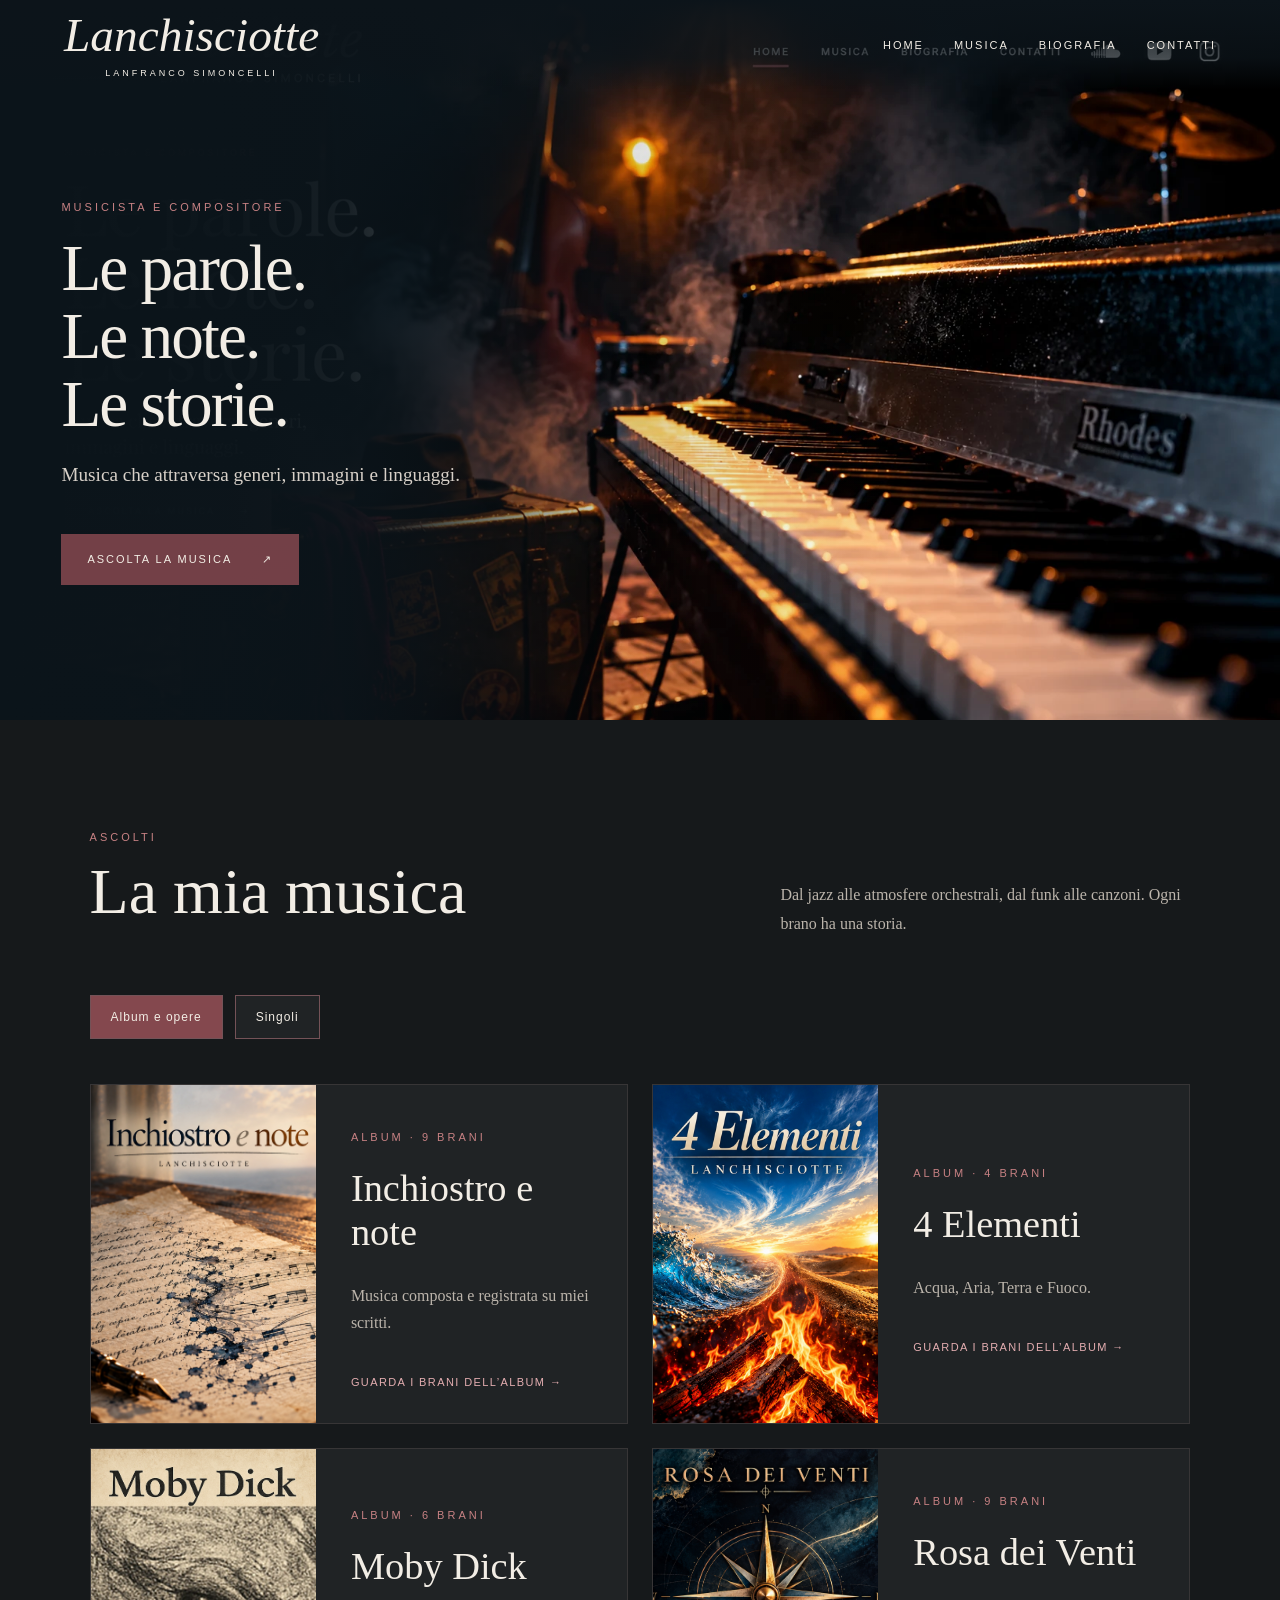
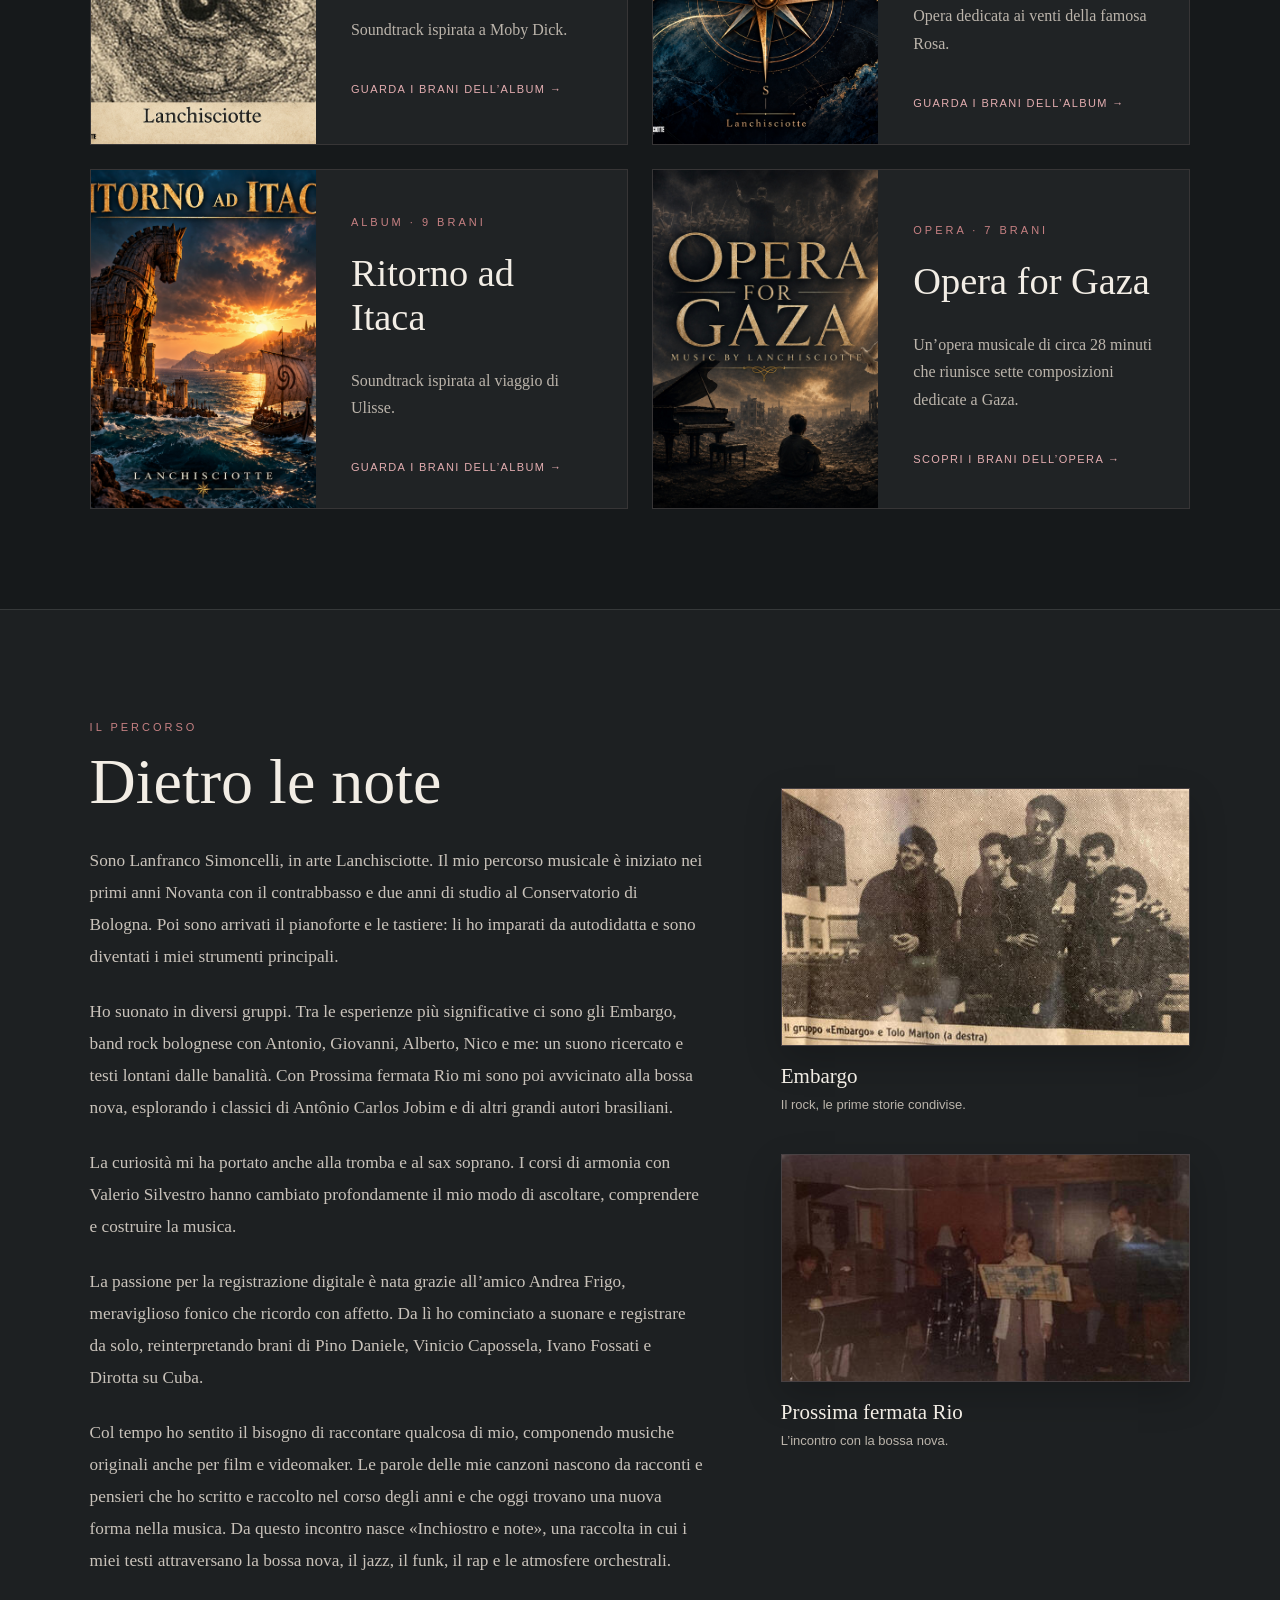
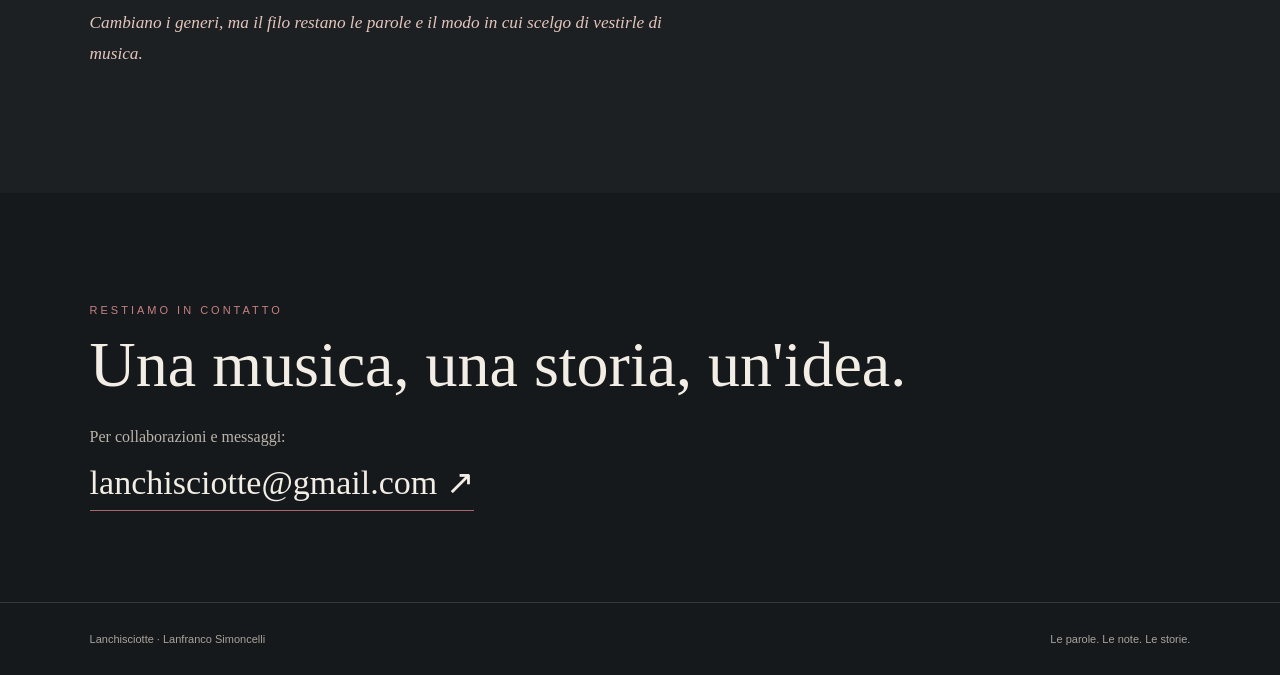
==== commit ea81f2ab: "Add files via upload" ====
--- a/index.html
+++ b/index.html
@@ -1 +1 @@
-<!doctype html><html lang="it"><head><meta charset="utf-8"><meta name="viewport" content="width=device-width, initial-scale=1"><meta name="description" content="Lanchisciotte — Lanfranco Simoncelli, musicista e compositore. Musica, parole e storie."><title>Lanchisciotte | Lanfranco Simoncelli</title><link rel="stylesheet" href="style.css"></head><body><header class="topbar"><a class="brand" href="#home">Lanchisciotte<small>LANFRANCO SIMONCELLI</small></a><nav aria-label="Navigazione principale"><a href="#home">Home</a><a href="#musica">Musica</a><a href="#biografia">Biografia</a><a href="#contatti">Contatti</a></nav></header><main><section class="hero" id="home"><div class="hero-content"><p class="eyebrow">MUSICISTA E COMPOSITORE</p><h1>Le parole.<br>Le note.<br>Le storie.</h1><p>Musica che attraversa generi, immagini e linguaggi.</p><a class="cta" href="#musica">Ascolta la musica <span aria-hidden="true">↗</span></a></div></section><section class="section" id="musica"><div class="section-head"><div><p class="eyebrow">ASCOLTI</p><h2>La mia musica</h2></div><p>Dal jazz alle atmosfere orchestrali, dal funk alle canzoni. Ogni brano ha una storia.</p></div><div class="album-list" id="album-list"></div></section><section class="section bio" id="biografia" aria-labelledby="bio-title"><div class="bio-inner"><div class="bio-copy"><p class="eyebrow">IL PERCORSO</p><h2 id="bio-title">Dietro le note</h2><p>Sono Lanfranco Simoncelli, in arte Lanchisciotte. Il mio percorso musicale è iniziato nei primi anni Novanta con il contrabbasso e due anni di studio al Conservatorio di Bologna. Poi sono arrivati il pianoforte e le tastiere: li ho imparati da autodidatta e sono diventati i miei strumenti principali.</p><p>Ho suonato in diversi gruppi. Tra le esperienze più significative ci sono gli Embargo, band rock bolognese con Antonio, Giovanni, Alberto, Nico e me: un suono ricercato e testi lontani dalle banalità. Con Prossima fermata Rio mi sono poi avvicinato alla bossa nova, esplorando i classici di Antônio Carlos Jobim e di altri grandi autori brasiliani.</p><p>La curiosità mi ha portato anche alla tromba e al sax soprano. I corsi di armonia con Valerio Silvestro hanno cambiato profondamente il mio modo di ascoltare, comprendere e costruire la musica.</p><p>La passione per la registrazione digitale è nata grazie all’amico Andrea Frigo, meraviglioso fonico che ricordo con affetto. Da lì ho cominciato a suonare e registrare da solo, reinterpretando brani di Pino Daniele, Vinicio Capossela, Ivano Fossati e Dirotta su Cuba.</p><p>Col tempo ho sentito il bisogno di raccontare qualcosa di mio, componendo musiche originali anche per film e videomaker. Oggi quel percorso continua nelle mie canzoni e in «Inchiostro e note», una raccolta in cui i miei testi incontrano la bossa nova, il jazz, il funk, il rap e le atmosfere orchestrali.</p><p>Cambiano i generi, ma il filo restano le parole e il modo in cui scelgo di vestirle di musica.</p></div><aside class="bio-photos" aria-label="Le esperienze nei gruppi"><figure><img src="assets/Biografia/embargo.jpg" alt="Il gruppo Embargo" loading="lazy" width="450" height="282"><figcaption>Embargo <span>Il rock, le prime storie condivise.</span></figcaption></figure><figure><img src="assets/Biografia/prossima-fermata-rio.jpg" alt="Il gruppo Prossima fermata Rio" loading="lazy" width="450" height="250"><figcaption>Prossima fermata Rio <span>L’incontro con la bossa nova.</span></figcaption></figure></aside></div></section><section class="section contact" id="contatti"><p class="eyebrow">RESTIAMO IN CONTATTO</p><h2>Una musica, una storia, un'idea.</h2><p>Per collaborazioni e messaggi:</p><a class="mail" href="mailto:lanchisciotte@gmail.com">lanchisciotte@gmail.com ↗</a></section></main><footer><span>Lanchisciotte · Lanfranco Simoncelli</span><span>Le parole. Le note. Le storie.</span></footer><script src="catalogo.js"></script><script src="discografia.js"></script></body></html>
+<!doctype html><html lang="it"><head><meta charset="utf-8"><meta name="viewport" content="width=device-width, initial-scale=1"><meta name="description" content="Lanchisciotte — Lanfranco Simoncelli, musicista e compositore. Musica, parole e storie."><title>Lanchisciotte | Lanfranco Simoncelli</title><link rel="stylesheet" href="style.css"></head><body><header class="topbar"><a class="brand" href="#home">Lanchisciotte<small>LANFRANCO SIMONCELLI</small></a><nav aria-label="Navigazione principale"><a href="#home">Home</a><a href="#musica">Musica</a><a href="#biografia">Biografia</a><a href="#contatti">Contatti</a></nav></header><main><section class="hero" id="home"><div class="hero-content"><p class="eyebrow">MUSICISTA E COMPOSITORE</p><h1>Le parole.<br>Le note.<br>Le storie.</h1><p>Musica che attraversa generi, immagini e linguaggi.</p><a class="cta" href="#musica">Ascolta la musica <span aria-hidden="true">↗</span></a></div></section><section class="section" id="musica"><div class="section-head"><div><p class="eyebrow">ASCOLTI</p><h2>La mia musica</h2></div><p>Dal jazz alle atmosfere orchestrali, dal funk alle canzoni. Ogni brano ha una storia.</p></div><div class="album-list" id="album-list"></div></section><section class="section bio" id="biografia" aria-labelledby="bio-title"><div class="bio-inner"><div class="bio-copy"><p class="eyebrow">IL PERCORSO</p><h2 id="bio-title">Dietro le note</h2><p>Sono Lanfranco Simoncelli, in arte Lanchisciotte. Il mio percorso musicale è iniziato nei primi anni Novanta con il contrabbasso e due anni di studio al Conservatorio di Bologna. Poi sono arrivati il pianoforte e le tastiere: li ho imparati da autodidatta e sono diventati i miei strumenti principali.</p><p>Ho suonato in diversi gruppi. Tra le esperienze più significative ci sono gli Embargo, band rock bolognese con Antonio, Giovanni, Alberto, Nico e me: un suono ricercato e testi lontani dalle banalità. Con Prossima fermata Rio mi sono poi avvicinato alla bossa nova, esplorando i classici di Antônio Carlos Jobim e di altri grandi autori brasiliani.</p><p>La curiosità mi ha portato anche alla tromba e al sax soprano. I corsi di armonia con Valerio Silvestro hanno cambiato profondamente il mio modo di ascoltare, comprendere e costruire la musica.</p><p>La passione per la registrazione digitale è nata grazie all’amico Andrea Frigo, meraviglioso fonico che ricordo con affetto. Da lì ho cominciato a suonare e registrare da solo, reinterpretando brani di Pino Daniele, Vinicio Capossela, Ivano Fossati e Dirotta su Cuba.</p><p>Col tempo ho sentito il bisogno di raccontare qualcosa di mio, componendo musiche originali anche per film e videomaker. Le parole delle mie canzoni nascono da racconti e pensieri che ho scritto e raccolto nel corso degli anni e che oggi trovano una nuova forma nella musica. Da questo incontro nasce «Inchiostro e note», una raccolta in cui i miei testi attraversano la bossa nova, il jazz, il funk, il rap e le atmosfere orchestrali.</p><p>Cambiano i generi, ma il filo restano le parole e il modo in cui scelgo di vestirle di musica.</p></div><aside class="bio-photos" aria-label="Le esperienze nei gruppi"><figure><img src="assets/Biografia/embargo.jpg" alt="Il gruppo Embargo" loading="lazy" width="450" height="282"><figcaption>Embargo <span>Il rock, le prime storie condivise.</span></figcaption></figure><figure><img src="assets/Biografia/prossima-fermata-rio.jpg" alt="Il gruppo Prossima fermata Rio" loading="lazy" width="450" height="250"><figcaption>Prossima fermata Rio <span>L’incontro con la bossa nova.</span></figcaption></figure></aside></div></section><section class="section contact" id="contatti"><p class="eyebrow">RESTIAMO IN CONTATTO</p><h2>Una musica, una storia, un'idea.</h2><p>Per collaborazioni e messaggi:</p><a class="mail" href="mailto:lanchisciotte@gmail.com">lanchisciotte@gmail.com ↗</a></section></main><footer><span>Lanchisciotte · Lanfranco Simoncelli</span><span>Le parole. Le note. Le storie.</span></footer><script src="catalogo.js"></script><script src="discografia.js"></script></body></html>
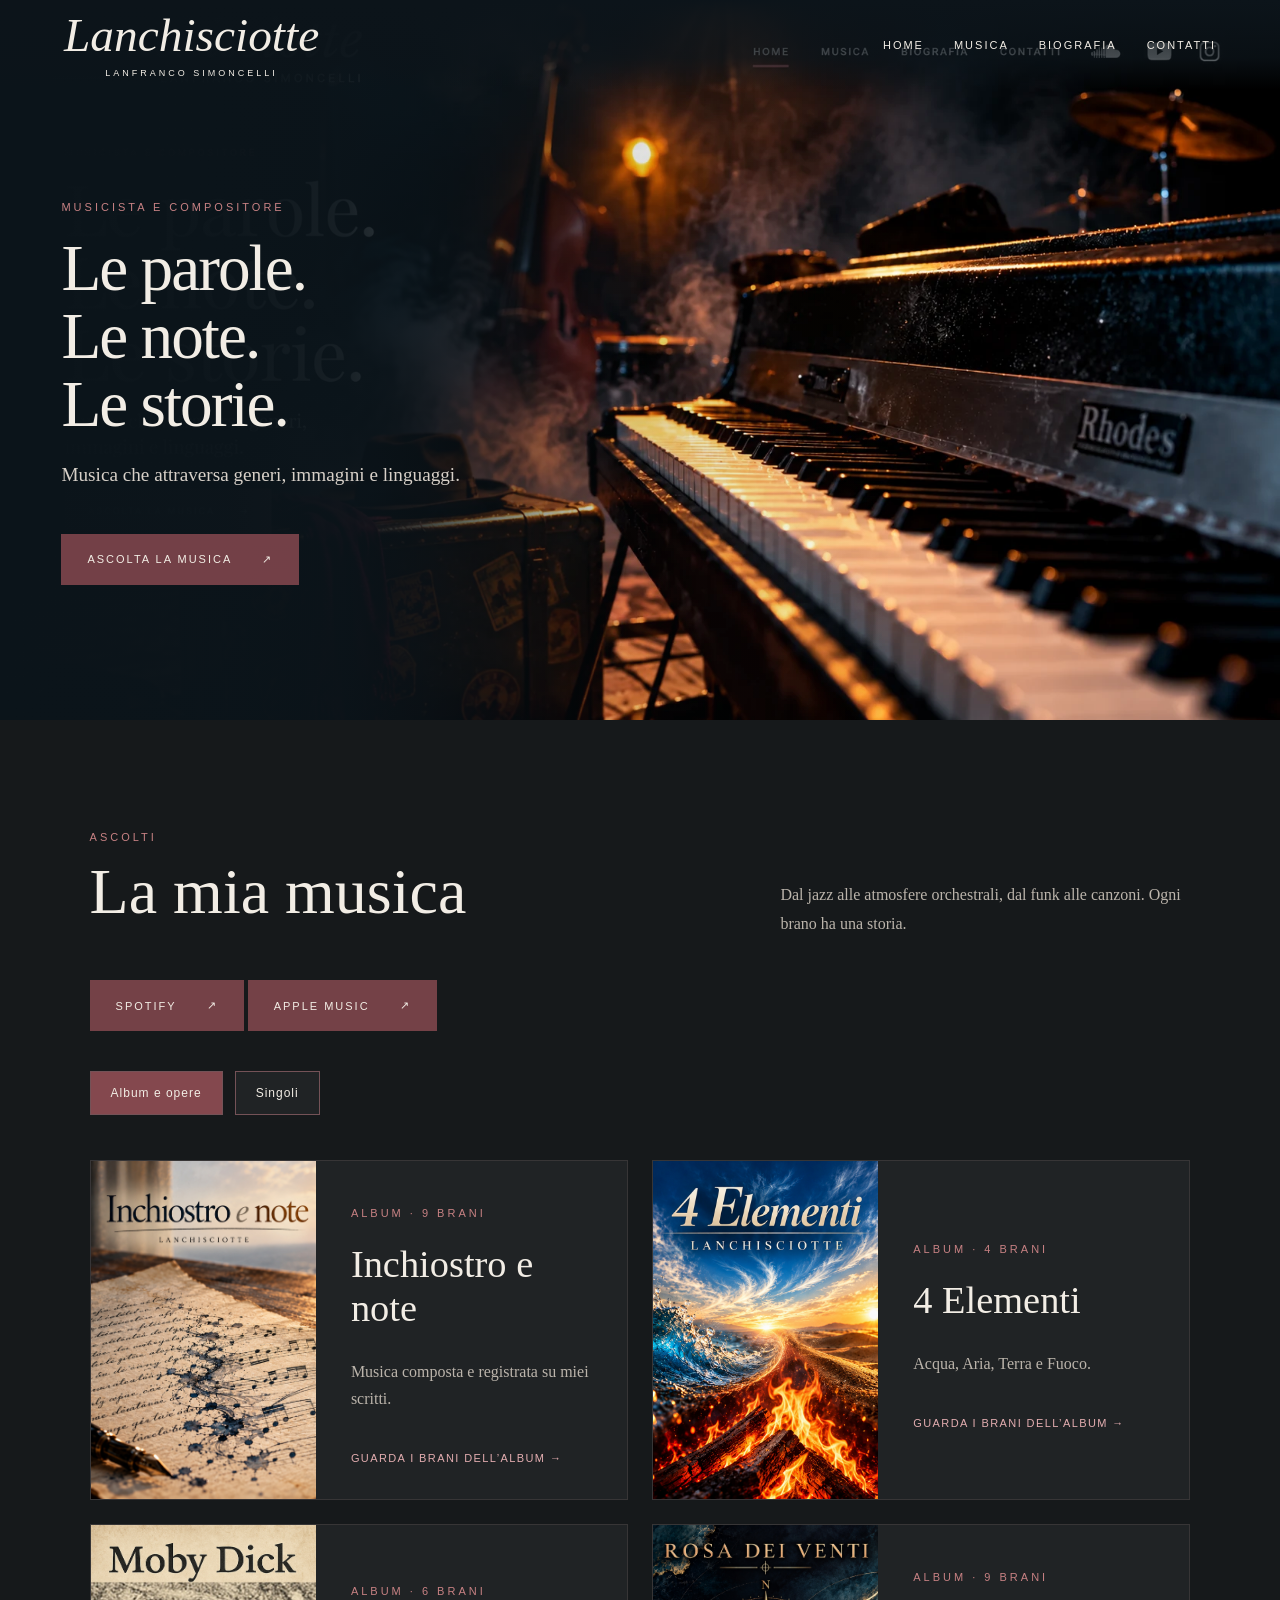
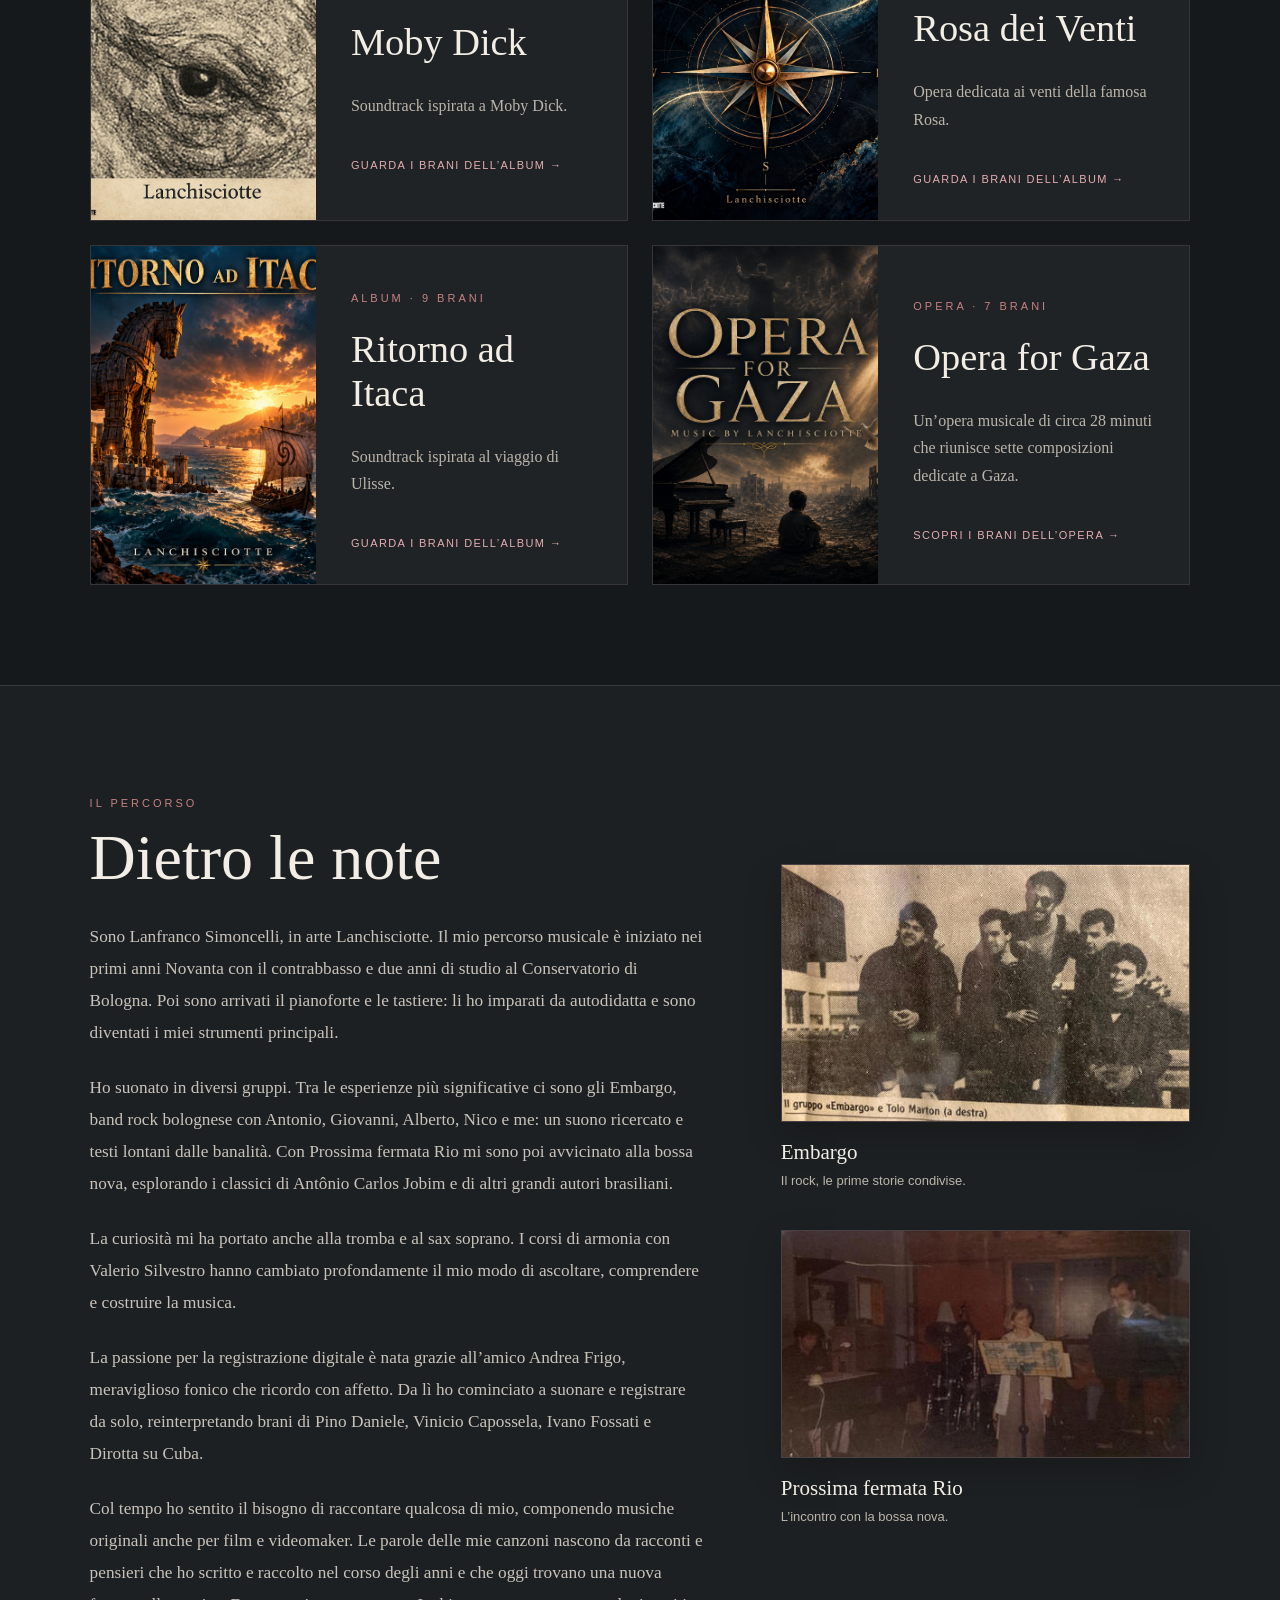
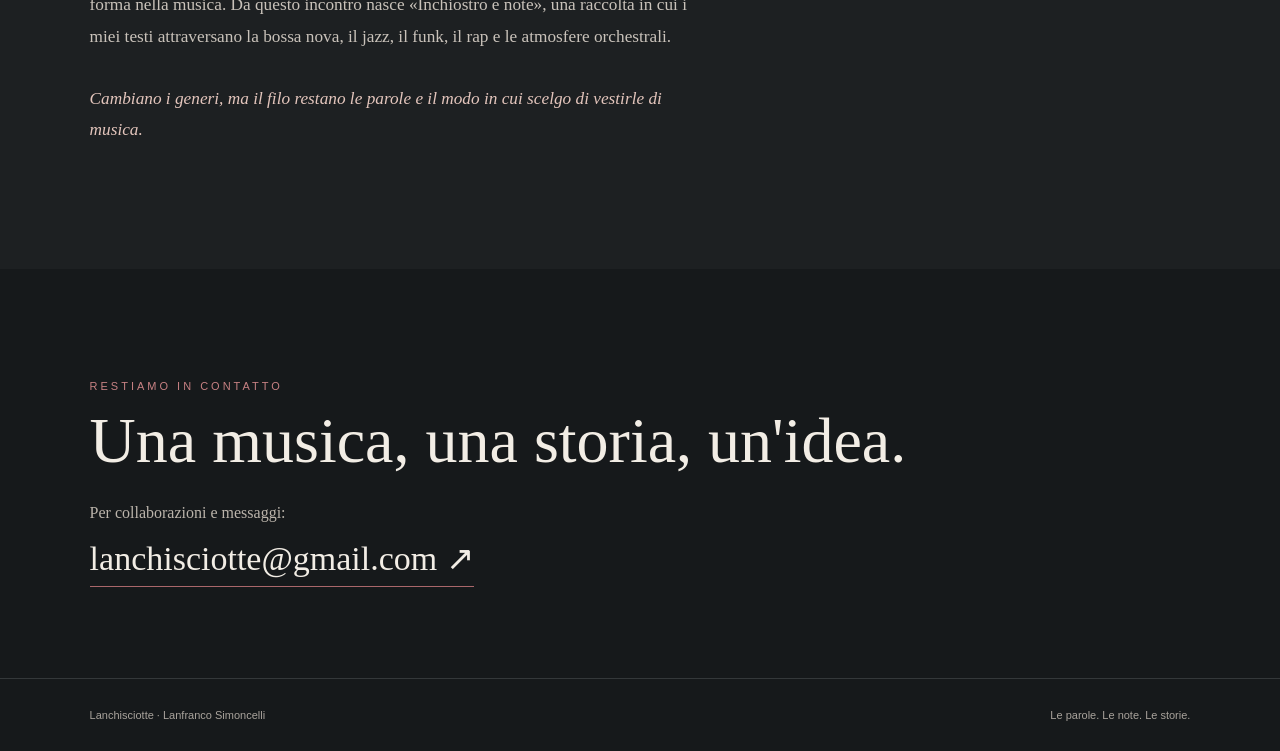
==== commit 2c1d963d: "Add files via upload" ====
--- a/index.html
+++ b/index.html
@@ -1 +1 @@
-<!doctype html><html lang="it"><head><meta charset="utf-8"><meta name="viewport" content="width=device-width, initial-scale=1"><meta name="description" content="Lanchisciotte — Lanfranco Simoncelli, musicista e compositore. Musica, parole e storie."><title>Lanchisciotte | Lanfranco Simoncelli</title><link rel="stylesheet" href="style.css"></head><body><header class="topbar"><a class="brand" href="#home">Lanchisciotte<small>LANFRANCO SIMONCELLI</small></a><nav aria-label="Navigazione principale"><a href="#home">Home</a><a href="#musica">Musica</a><a href="#biografia">Biografia</a><a href="#contatti">Contatti</a></nav></header><main><section class="hero" id="home"><div class="hero-content"><p class="eyebrow">MUSICISTA E COMPOSITORE</p><h1>Le parole.<br>Le note.<br>Le storie.</h1><p>Musica che attraversa generi, immagini e linguaggi.</p><a class="cta" href="#musica">Ascolta la musica <span aria-hidden="true">↗</span></a></div></section><section class="section" id="musica"><div class="section-head"><div><p class="eyebrow">ASCOLTI</p><h2>La mia musica</h2></div><p>Dal jazz alle atmosfere orchestrali, dal funk alle canzoni. Ogni brano ha una storia.</p></div><div class="album-list" id="album-list"></div></section><section class="section bio" id="biografia" aria-labelledby="bio-title"><div class="bio-inner"><div class="bio-copy"><p class="eyebrow">IL PERCORSO</p><h2 id="bio-title">Dietro le note</h2><p>Sono Lanfranco Simoncelli, in arte Lanchisciotte. Il mio percorso musicale è iniziato nei primi anni Novanta con il contrabbasso e due anni di studio al Conservatorio di Bologna. Poi sono arrivati il pianoforte e le tastiere: li ho imparati da autodidatta e sono diventati i miei strumenti principali.</p><p>Ho suonato in diversi gruppi. Tra le esperienze più significative ci sono gli Embargo, band rock bolognese con Antonio, Giovanni, Alberto, Nico e me: un suono ricercato e testi lontani dalle banalità. Con Prossima fermata Rio mi sono poi avvicinato alla bossa nova, esplorando i classici di Antônio Carlos Jobim e di altri grandi autori brasiliani.</p><p>La curiosità mi ha portato anche alla tromba e al sax soprano. I corsi di armonia con Valerio Silvestro hanno cambiato profondamente il mio modo di ascoltare, comprendere e costruire la musica.</p><p>La passione per la registrazione digitale è nata grazie all’amico Andrea Frigo, meraviglioso fonico che ricordo con affetto. Da lì ho cominciato a suonare e registrare da solo, reinterpretando brani di Pino Daniele, Vinicio Capossela, Ivano Fossati e Dirotta su Cuba.</p><p>Col tempo ho sentito il bisogno di raccontare qualcosa di mio, componendo musiche originali anche per film e videomaker. Le parole delle mie canzoni nascono da racconti e pensieri che ho scritto e raccolto nel corso degli anni e che oggi trovano una nuova forma nella musica. Da questo incontro nasce «Inchiostro e note», una raccolta in cui i miei testi attraversano la bossa nova, il jazz, il funk, il rap e le atmosfere orchestrali.</p><p>Cambiano i generi, ma il filo restano le parole e il modo in cui scelgo di vestirle di musica.</p></div><aside class="bio-photos" aria-label="Le esperienze nei gruppi"><figure><img src="assets/Biografia/embargo.jpg" alt="Il gruppo Embargo" loading="lazy" width="450" height="282"><figcaption>Embargo <span>Il rock, le prime storie condivise.</span></figcaption></figure><figure><img src="assets/Biografia/prossima-fermata-rio.jpg" alt="Il gruppo Prossima fermata Rio" loading="lazy" width="450" height="250"><figcaption>Prossima fermata Rio <span>L’incontro con la bossa nova.</span></figcaption></figure></aside></div></section><section class="section contact" id="contatti"><p class="eyebrow">RESTIAMO IN CONTATTO</p><h2>Una musica, una storia, un'idea.</h2><p>Per collaborazioni e messaggi:</p><a class="mail" href="mailto:lanchisciotte@gmail.com">lanchisciotte@gmail.com ↗</a></section></main><footer><span>Lanchisciotte · Lanfranco Simoncelli</span><span>Le parole. Le note. Le storie.</span></footer><script src="catalogo.js"></script><script src="discografia.js"></script></body></html>
+<!doctype html><html lang="it"><head><meta charset="utf-8"><meta name="viewport" content="width=device-width, initial-scale=1"><meta name="description" content="Lanchisciotte — Lanfranco Simoncelli, musicista e compositore. Musica, parole e storie."><title>Lanchisciotte | Lanfranco Simoncelli</title><link rel="stylesheet" href="style.css"></head><body><header class="topbar"><a class="brand" href="#home">Lanchisciotte<small>LANFRANCO SIMONCELLI</small></a><nav aria-label="Navigazione principale"><a href="#home">Home</a><a href="#musica">Musica</a><a href="#biografia">Biografia</a><a href="#contatti">Contatti</a></nav></header><main><section class="hero" id="home"><div class="hero-content"><p class="eyebrow">MUSICISTA E COMPOSITORE</p><h1>Le parole.<br>Le note.<br>Le storie.</h1><p>Musica che attraversa generi, immagini e linguaggi.</p><a class="cta" href="#musica">Ascolta la musica <span aria-hidden="true">↗</span></a></div></section><section class="section" id="musica"><div class="section-head"><div><p class="eyebrow">ASCOLTI</p><h2>La mia musica</h2></div><p>Dal jazz alle atmosfere orchestrali, dal funk alle canzoni. Ogni brano ha una storia.</p></div><nav aria-label="Ascolta Lanchisciotte sulle piattaforme"><a class="cta" href="https://open.spotify.com/artist/4vIkHkhN423g5LE5Zuz5TQ">Spotify <span aria-hidden="true">↗</span></a> <a class="cta" href="https://music.apple.com/us/artist/lanchisciotte/1828970473">Apple Music <span aria-hidden="true">↗</span></a></nav><div class="album-list" id="album-list"></div></section><section class="section bio" id="biografia" aria-labelledby="bio-title"><div class="bio-inner"><div class="bio-copy"><p class="eyebrow">IL PERCORSO</p><h2 id="bio-title">Dietro le note</h2><p>Sono Lanfranco Simoncelli, in arte Lanchisciotte. Il mio percorso musicale è iniziato nei primi anni Novanta con il contrabbasso e due anni di studio al Conservatorio di Bologna. Poi sono arrivati il pianoforte e le tastiere: li ho imparati da autodidatta e sono diventati i miei strumenti principali.</p><p>Ho suonato in diversi gruppi. Tra le esperienze più significative ci sono gli Embargo, band rock bolognese con Antonio, Giovanni, Alberto, Nico e me: un suono ricercato e testi lontani dalle banalità. Con Prossima fermata Rio mi sono poi avvicinato alla bossa nova, esplorando i classici di Antônio Carlos Jobim e di altri grandi autori brasiliani.</p><p>La curiosità mi ha portato anche alla tromba e al sax soprano. I corsi di armonia con Valerio Silvestro hanno cambiato profondamente il mio modo di ascoltare, comprendere e costruire la musica.</p><p>La passione per la registrazione digitale è nata grazie all’amico Andrea Frigo, meraviglioso fonico che ricordo con affetto. Da lì ho cominciato a suonare e registrare da solo, reinterpretando brani di Pino Daniele, Vinicio Capossela, Ivano Fossati e Dirotta su Cuba.</p><p>Col tempo ho sentito il bisogno di raccontare qualcosa di mio, componendo musiche originali anche per film e videomaker. Le parole delle mie canzoni nascono da racconti e pensieri che ho scritto e raccolto nel corso degli anni e che oggi trovano una nuova forma nella musica. Da questo incontro nasce «Inchiostro e note», una raccolta in cui i miei testi attraversano la bossa nova, il jazz, il funk, il rap e le atmosfere orchestrali.</p><p>Cambiano i generi, ma il filo restano le parole e il modo in cui scelgo di vestirle di musica.</p></div><aside class="bio-photos" aria-label="Le esperienze nei gruppi"><figure><img src="assets/Biografia/embargo.jpg" alt="Il gruppo Embargo" loading="lazy" width="450" height="282"><figcaption>Embargo <span>Il rock, le prime storie condivise.</span></figcaption></figure><figure><img src="assets/Biografia/prossima-fermata-rio.jpg" alt="Il gruppo Prossima fermata Rio" loading="lazy" width="450" height="250"><figcaption>Prossima fermata Rio <span>L’incontro con la bossa nova.</span></figcaption></figure></aside></div></section><section class="section contact" id="contatti"><p class="eyebrow">RESTIAMO IN CONTATTO</p><h2>Una musica, una storia, un'idea.</h2><p>Per collaborazioni e messaggi:</p><a class="mail" href="mailto:lanchisciotte@gmail.com">lanchisciotte@gmail.com ↗</a></section></main><footer><span>Lanchisciotte · Lanfranco Simoncelli</span><span>Le parole. Le note. Le storie.</span></footer><script src="catalogo.js"></script><script src="discografia.js"></script></body></html>
